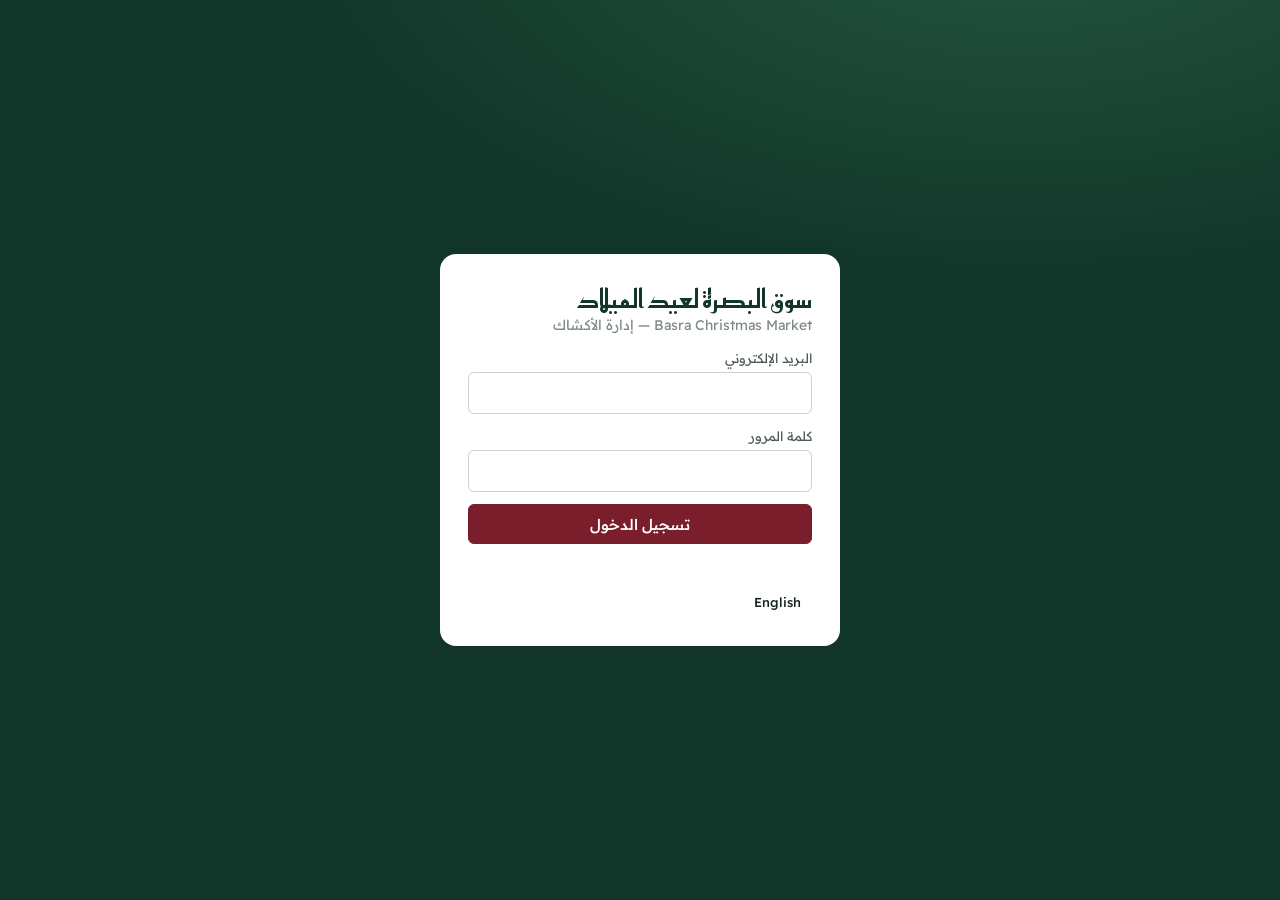
==== index.html @ 3db801eb "Basra Christmas Market kiosk rental system Co-Authored-By: Claude Opus 5.5 <noreply@anthropic.com> C" ====
<!doctype html>
<html lang="ar" dir="rtl">
<head>
<meta charset="utf-8">
<meta name="viewport" content="width=device-width, initial-scale=1, viewport-fit=cover">
<meta name="theme-color" content="#12372a">
<title>إدارة الأكشاك — Basra Christmas Market</title>
<link rel="manifest" href="manifest.webmanifest">
<link rel="icon" href="icon.svg" type="image/svg+xml">
<link rel="apple-touch-icon" href="icon-192.png">
<link rel="preconnect" href="https://fonts.googleapis.com">
<link rel="preconnect" href="https://fonts.gstatic.com" crossorigin>
<link rel="stylesheet" href="https://fonts.googleapis.com/css2?family=Readex+Pro:wght@400;500;600;700&family=Reem+Kufi:wght@500;600&display=swap">
<link rel="stylesheet" href="css/app.css">
<link rel="stylesheet" href="css/admin.css">
</head>
<body>
<div id="login" hidden>
  <div class="login-card">
    <h1 class="brand kufi">سوق البصرة لعيد الميلاد<small>Basra Christmas Market — إدارة الأكشاك</small></h1>
    <form id="login-form" style="display:flex;flex-direction:column;gap:12px">
      <label class="f"><span>البريد الإلكتروني</span><input class="in" name="email" type="email" autocomplete="username" required dir="ltr"></label>
      <label class="f"><span>كلمة المرور</span><input class="in" name="password" type="password" autocomplete="current-password" required dir="ltr"></label>
      <button class="btn primary" type="submit">تسجيل الدخول</button>
    </form>
    <div id="login-msg" role="alert"></div>
    <button id="lang-toggle" class="btn small ghost" type="button" style="align-self:flex-start">English</button>
  </div>
</div>

<div id="app" hidden>
  <nav class="nav" aria-label="القائمة الرئيسية">
    <p class="brand">سوق البصرة<span>لعيد الميلاد</span></p>
    <a href="#/"><svg viewBox="0 0 24 24"><path d="M3 11l9-7 9 7v9a1 1 0 0 1-1 1h-5v-6H9v6H4a1 1 0 0 1-1-1z"/></svg>الرئيسية</a>
    <a href="#/map"><svg viewBox="0 0 24 24"><path d="M9 4L3 6v14l6-2 6 2 6-2V4l-6 2zM9 4v14M15 6v14"/></svg>الخريطة</a>
    <a href="#/reservations"><svg viewBox="0 0 24 24"><rect x="4" y="5" width="16" height="16" rx="2"/><path d="M8 3v4M16 3v4M4 10h16"/></svg>الحجوزات</a>
    <a href="#/customers"><svg viewBox="0 0 24 24"><circle cx="9" cy="8" r="3.5"/><path d="M2.5 20c.8-3.6 3.3-5.5 6.5-5.5s5.7 1.9 6.5 5.5M16 4.5a3.5 3.5 0 0 1 0 7M18 14.6c1.8.7 3 2.5 3.5 5.4"/></svg>العملاء</a>
    <a href="#/reports"><svg viewBox="0 0 24 24"><path d="M4 20V10M10 20V4M16 20v-7M22 20H2"/></svg>التقارير</a>
    <a href="#/settings"><svg viewBox="0 0 24 24"><circle cx="12" cy="12" r="3"/><path d="M19.4 15a1.7 1.7 0 0 0 .3 1.8l.1.1a2 2 0 1 1-2.8 2.8l-.1-.1a1.7 1.7 0 0 0-1.8-.3 1.7 1.7 0 0 0-1 1.5V21a2 2 0 1 1-4 0v-.1a1.7 1.7 0 0 0-1.1-1.5 1.7 1.7 0 0 0-1.8.3l-.1.1a2 2 0 1 1-2.8-2.8l.1-.1a1.7 1.7 0 0 0 .3-1.8 1.7 1.7 0 0 0-1.5-1H3a2 2 0 1 1 0-4h.1a1.7 1.7 0 0 0 1.5-1.1 1.7 1.7 0 0 0-.3-1.8l-.1-.1a2 2 0 1 1 2.8-2.8l.1.1a1.7 1.7 0 0 0 1.8.3H9a1.7 1.7 0 0 0 1-1.5V3a2 2 0 1 1 4 0v.1a1.7 1.7 0 0 0 1 1.5 1.7 1.7 0 0 0 1.8-.3l.1-.1a2 2 0 1 1 2.8 2.8l-.1.1a1.7 1.7 0 0 0-.3 1.8V9a1.7 1.7 0 0 0 1.5 1H21a2 2 0 1 1 0 4h-.1a1.7 1.7 0 0 0-1.5 1z"/></svg>الإعدادات</a>
    <div class="foot"><span id="who"></span><button id="lang-toggle2" type="button">English</button><button id="logout" type="button">تسجيل الخروج</button></div>
  </nav>
  <div class="main">
    <header class="top">
      <h1 id="page-title">الرئيسية</h1>
      <select id="edition" class="in" aria-label="نسخة المهرجان"></select>
      <button id="assist" class="btn small pine" type="button" hidden>المساعد الذكي</button>
      <button class="btn small ghost mobile-out" type="button" onclick="document.getElementById('logout').click()">خروج</button>
    </header>
    <main id="view"></main>
  </div>
</div>

<script src="config.js"></script>
<script src="vendor/supabase.js"></script>
<script src="vendor/xlsx.min.js" defer></script>
<script type="module" src="js/admin.js"></script>
<script>if ('serviceWorker' in navigator && location.protocol === 'https:') navigator.serviceWorker.register('sw.js').catch(() => {});</script>
</body>
</html>
---- css/app.css ----
/* Basra Christmas Market — shared styles
   Palette: pine (structure), mulled wine (actions), brass (focus/active), frost (ground), ink (text) */
:root {
  --pine: #12372a;
  --pine-2: #1d4a39;
  --pine-3: #2b5d4a;
  --wine: #7b1e2b;
  --wine-2: #9a2a3a;
  --brass: #b8913a;
  --brass-soft: #f1e6c8;
  --frost: #f3f5f2;
  --paper: #ffffff;
  --ink: #18221e;
  --ink-2: #4b5a54;
  --ink-3: #7d8a85;
  --line: #dde3df;
  --line-2: #c9d2cd;
  --ok: #2e7d4f;
  --warn: #b26a00;
  --bad: #a52a2a;
  --radius-s: 6px;
  --radius-m: 10px;
  --radius-l: 16px;
  --shadow: 0 1px 2px rgba(18,55,42,.08), 0 8px 24px rgba(18,55,42,.10);
  --font: "Readex Pro", "Segoe UI", Tahoma, sans-serif;
  --display: "Reem Kufi", "Readex Pro", sans-serif;
  color-scheme: light;
}
* { box-sizing: border-box; }
html, body { margin: 0; height: 100%; }
body {
  font-family: var(--font); font-size: 15px; line-height: 1.55; color: var(--ink);
  background: var(--frost); -webkit-font-smoothing: antialiased;
}
button, input, select, textarea { font: inherit; color: inherit; }
a { color: var(--wine); }
:focus-visible { outline: 2px solid var(--brass); outline-offset: 2px; }
[hidden] { display: none !important; }
.num { font-variant-numeric: tabular-nums; direction: ltr; unicode-bidi: isolate; display: inline-block; }

/* ---------- buttons ---------- */
.btn {
  display: inline-flex; align-items: center; justify-content: center; gap: 6px;
  min-height: 40px; padding: 0 16px; border-radius: var(--radius-s);
  border: 1px solid var(--line-2); background: var(--paper); cursor: pointer;
  font-weight: 500; white-space: nowrap; text-decoration: none; color: var(--ink);
}
.btn:hover { border-color: var(--pine-3); }
.btn.primary { background: var(--wine); border-color: var(--wine); color: #fff; }
.btn.primary:hover { background: var(--wine-2); }
.btn.pine { background: var(--pine); border-color: var(--pine); color: #fff; }
.btn.ghost { background: transparent; border-color: transparent; }
.btn.ghost:hover { background: rgba(18,55,42,.06); }
.btn.danger { color: var(--bad); border-color: #e6c3c3; }
.btn.small { min-height: 32px; padding: 0 10px; font-size: 13px; }
.btn:disabled { opacity: .5; cursor: not-allowed; }
.btn.wa { background: #1f8f4e; border-color: #1f8f4e; color: #fff; }

/* ---------- form ---------- */
label.f { display: flex; flex-direction: column; gap: 4px; font-size: 13px; color: var(--ink-2); }
label.f > span em { font-style: normal; color: var(--ink-3); }
input.in, select.in, textarea.in {
  min-height: 42px; padding: 8px 12px; border: 1px solid var(--line-2); border-radius: var(--radius-s);
  background: var(--paper); font-size: 15px; color: var(--ink); width: 100%;
}
textarea.in { min-height: 70px; resize: vertical; }
input.in:focus, select.in:focus, textarea.in:focus { border-color: var(--pine-3); outline: 2px solid rgba(184,145,58,.35); outline-offset: 0; }
.grid2 { display: grid; grid-template-columns: 1fr 1fr; gap: 12px; }
.grid3 { display: grid; grid-template-columns: repeat(3, 1fr); gap: 12px; }
@media (max-width: 640px) { .grid2, .grid3 { grid-template-columns: 1fr; } }
.seg { display: inline-flex; border: 1px solid var(--line-2); border-radius: var(--radius-s); overflow: hidden; background: var(--paper); }
.seg button { border: 0; background: transparent; padding: 8px 14px; cursor: pointer; min-height: 40px; }
.seg button + button { border-inline-start: 1px solid var(--line-2); }
.seg button[aria-pressed="true"] { background: var(--pine); color: #fff; }
.check { display: flex; align-items: center; gap: 8px; cursor: pointer; }
.check input { width: 18px; height: 18px; accent-color: var(--pine); }
.hint { font-size: 12.5px; color: var(--ink-3); }

/* ---------- badges ---------- */
.badge { display: inline-flex; align-items: center; gap: 5px; padding: 2px 9px; border-radius: 999px; font-size: 12.5px; font-weight: 500; background: #eef1ef; color: var(--ink-2); white-space: nowrap; }
.badge::before { content: ""; width: 7px; height: 7px; border-radius: 50%; background: currentColor; opacity: .9; }
.b-paid { background: #e3f2e8; color: var(--ok); }
.b-partial { background: #fff3dc; color: var(--warn); }
.b-unpaid { background: #f7e4e4; color: var(--bad); }
.b-overdue { background: var(--bad); color: #fff; }
.b-not_priced { background: #eceff6; color: #3d4f7a; }
.b-cancelled { background: #ececec; color: #777; text-decoration: line-through; }
.b-held { background: #fdebd9; color: #a0520b; }
.b-confirmed { background: #e3f2e8; color: var(--ok); }
.chip { display: inline-flex; align-items: center; gap: 6px; padding: 3px 10px; border-radius: var(--radius-s); background: var(--brass-soft); color: #5b4512; font-weight: 600; font-size: 13px; }
.chip button { border: 0; background: none; cursor: pointer; padding: 0; color: inherit; font-size: 15px; line-height: 1; }

/* ---------- tables ---------- */
.table-wrap { overflow: auto; border: 1px solid var(--line); border-radius: var(--radius-m); background: var(--paper); }
table.t { width: 100%; border-collapse: collapse; font-size: 14px; }
table.t th { text-align: start; font-weight: 500; color: var(--ink-3); font-size: 12.5px; padding: 10px 12px; border-bottom: 1px solid var(--line); background: #fafbfa; position: sticky; top: 0; white-space: nowrap; }
table.t td { padding: 10px 12px; border-bottom: 1px solid #eef1ef; vertical-align: middle; }
table.t tr:last-child td { border-bottom: 0; }
table.t tbody tr.click { cursor: pointer; }
table.t tbody tr.click:hover { background: #f6f8f6; }
table.t td.money, table.t th.money { text-align: end; }
table.t tfoot td { font-weight: 600; border-top: 1px solid var(--line); background: #fafbfa; }

/* ---------- modal / drawer ---------- */
.scrim { position: fixed; inset: 0; background: rgba(12,30,23,.45); z-index: 50; display: flex; align-items: center; justify-content: center; padding: 16px; }
.modal { background: var(--paper); border-radius: var(--radius-l); width: min(640px, 100%); max-height: calc(100dvh - 32px); display: flex; flex-direction: column; box-shadow: var(--shadow); }
.modal.wide { width: min(920px, 100%); }
.modal header { display: flex; align-items: center; justify-content: space-between; gap: 8px; padding: 16px 20px; border-bottom: 1px solid var(--line); }
.modal header h2 { margin: 0; font-size: 18px; font-weight: 600; }
.modal .body { padding: 16px 20px; overflow: auto; display: flex; flex-direction: column; gap: 14px; }
.modal footer { padding: 12px 20px; border-top: 1px solid var(--line); display: flex; gap: 8px; justify-content: flex-start; flex-wrap: wrap; }
@media (max-width: 640px) {
  .scrim { align-items: flex-end; padding: 0; }
  .modal { border-radius: var(--radius-l) var(--radius-l) 0 0; max-height: 94dvh; }
}
.x { border: 0; background: none; font-size: 22px; cursor: pointer; color: var(--ink-3); width: 36px; height: 36px; border-radius: 50%; }
.x:hover { background: #eef1ef; }

/* ---------- toast ---------- */
.toasts { position: fixed; bottom: 20px; left: 50%; transform: translateX(-50%); z-index: 80; display: flex; flex-direction: column; gap: 8px; align-items: center; width: min(520px, calc(100% - 24px)); }
.toast { background: var(--pine); color: #fff; padding: 12px 16px; border-radius: var(--radius-m); box-shadow: var(--shadow); display: flex; gap: 12px; align-items: center; width: 100%; animation: toastIn .18s ease-out; }
.toast.err { background: var(--bad); }
.toast .acts { margin-inline-start: auto; display: flex; gap: 6px; }
.toast .acts button { background: rgba(255,255,255,.14); color: #fff; border: 0; border-radius: var(--radius-s); padding: 6px 10px; cursor: pointer; }
.toast .acts button.main { background: var(--brass); color: #1b1404; font-weight: 600; }
@keyframes toastIn { from { transform: translateY(8px); opacity: 0; } }
@media (prefers-reduced-motion: reduce) { .toast { animation: none; } }

/* ---------- map ---------- */
.mapbox { position: relative; overflow: hidden; background: #e9ece9; touch-action: none; user-select: none; -webkit-user-select: none; }
.mapbox svg { width: 100%; height: 100%; display: block; cursor: grab; }
.mapbox svg.panning { cursor: grabbing; }
.k { cursor: pointer; }
.k .shape { stroke-width: 1.2; vector-effect: non-scaling-stroke; fill-opacity: .72; transition: fill-opacity .12s; }
.k:hover .shape { fill-opacity: .9; }
.k.sel .shape { stroke: var(--brass) !important; stroke-width: 3.2; fill-opacity: .95; }
.k.dim { opacity: .25; }
.k.hit .shape { stroke: var(--brass); stroke-width: 3; }
.k.verify .shape { stroke-dasharray: 4 3; }
.k text { font-family: var(--font); font-weight: 700; fill: #fff; pointer-events: none; paint-order: stroke; stroke: rgba(0,0,0,.45); stroke-width: .6px; }
.mapctl { position: absolute; inset-inline-end: 12px; bottom: 12px; display: flex; flex-direction: column; gap: 6px; z-index: 2; }
.mapctl button { width: 40px; height: 40px; border-radius: var(--radius-s); border: 1px solid var(--line-2); background: var(--paper); font-size: 20px; cursor: pointer; box-shadow: 0 1px 3px rgba(0,0,0,.08); }
.legend { display: flex; flex-wrap: wrap; gap: 6px 14px; font-size: 13px; color: var(--ink-2); }
.legend i { display: inline-block; width: 12px; height: 12px; border-radius: 3px; margin-inline-end: 5px; vertical-align: -1px; }
.handle { fill: var(--brass); stroke: #fff; stroke-width: 1.5; vector-effect: non-scaling-stroke; cursor: nwse-resize; }
.rothandle { fill: #fff; stroke: var(--brass); stroke-width: 2; vector-effect: non-scaling-stroke; cursor: grab; }

/* ---------- empty / loading ---------- */
.empty { padding: 40px 20px; text-align: center; color: var(--ink-3); }
.empty strong { display: block; color: var(--ink-2); font-size: 16px; margin-bottom: 4px; font-weight: 600; }
.spinner { width: 28px; height: 28px; border: 3px solid var(--line); border-top-color: var(--wine); border-radius: 50%; animation: spin .8s linear infinite; margin: 40px auto; }
@keyframes spin { to { transform: rotate(360deg); } }
---- css/admin.css ----
/* Admin portal layout */
.kufi { font-family: var(--display); font-weight: 600; letter-spacing: 0; }

/* login */
#login { min-height: 100dvh; display: grid; place-items: center; padding: 20px;
  background: var(--pine) radial-gradient(1200px 600px at 80% -10%, #24563f 0, transparent 60%); }
.login-card { width: min(400px, 100%); background: var(--paper); border-radius: var(--radius-l); padding: 28px; box-shadow: var(--shadow); display: flex; flex-direction: column; gap: 14px; }
.login-card .brand { color: var(--pine); font-size: 26px; margin: 0; line-height: 1.3; }
.login-card .brand small { display: block; font-family: var(--font); font-size: 14px; color: var(--ink-3); font-weight: 400; }
#login-msg { color: var(--bad); font-size: 14px; min-height: 1em; }

/* shell */
#app { display: grid; grid-template-columns: 232px 1fr; min-height: 100dvh; }
.nav { background: var(--pine); color: #e8efe9; display: flex; flex-direction: column; padding: 18px 12px; gap: 2px; position: sticky; top: 0; height: 100dvh; }
.nav .brand { font-family: var(--display); font-size: 21px; line-height: 1.25; color: #fff; padding: 4px 10px 18px; margin: 0; }
.nav .brand span { display: block; color: var(--brass); font-size: 15px; }
.nav a { display: flex; align-items: center; gap: 10px; padding: 10px 12px; border-radius: var(--radius-s); color: #dfe8e2; text-decoration: none; position: relative; }
.nav a:hover { background: rgba(255,255,255,.06); }
.nav a[aria-current="page"] { background: rgba(255,255,255,.1); color: #fff; }
.nav a[aria-current="page"]::before { content: ""; position: absolute; inset-inline-start: -12px; top: 8px; bottom: 8px; width: 3px; background: var(--brass); border-radius: 0 3px 3px 0; }
.nav svg { width: 18px; height: 18px; flex: none; stroke: currentColor; fill: none; stroke-width: 1.8; }
.nav .foot { margin-top: auto; font-size: 12.5px; color: #a9bcb2; padding: 10px; border-top: 1px solid rgba(255,255,255,.1); display: flex; flex-direction: column; gap: 8px; }
.nav .foot button { background: none; border: 1px solid rgba(255,255,255,.2); color: #e8efe9; border-radius: var(--radius-s); padding: 6px; cursor: pointer; }
.main { min-width: 0; display: flex; flex-direction: column; }
.top { display: flex; align-items: center; gap: 12px; padding: 12px 24px; background: var(--paper); border-bottom: 1px solid var(--line); position: sticky; top: 0; z-index: 10; }
.top h1 { font-size: 18px; margin: 0; font-weight: 600; }
.top select { max-width: 260px; margin-inline-start: auto; min-height: 38px; }
#view { padding: 20px 24px 90px; display: flex; flex-direction: column; gap: 18px; max-width: 1400px; width: 100%; }

@media (max-width: 900px) {
  #app { grid-template-columns: 1fr; }
  .nav { position: fixed; bottom: 0; top: auto; inset-inline: 0; height: auto; flex-direction: row; padding: 4px; z-index: 30; justify-content: space-around; border-top: 1px solid rgba(255,255,255,.1); }
  .nav .brand, .nav .foot { display: none; }
  .nav a { flex-direction: column; gap: 2px; font-size: 11px; padding: 6px 4px; flex: 1; justify-content: center; text-align: center; }
  .nav a[aria-current="page"]::before { inset-inline-start: 25%; inset-inline-end: 25%; top: 0; bottom: auto; width: auto; height: 3px; border-radius: 0 0 3px 3px; }
  .top { padding: 10px 14px; flex-wrap: wrap; }
  .top select { max-width: 100%; flex: 1; }
  #view { padding: 14px 12px 96px; }
  .top .mobile-out { display: inline-flex !important; }
}
.top .mobile-out { display: none; }

/* dashboard */
.hero { background: var(--pine); color: #fff; border-radius: var(--radius-l); padding: 22px 24px; display: flex; gap: 20px; align-items: flex-end; justify-content: space-between; flex-wrap: wrap; position: relative; overflow: hidden; }
.hero::after { content: ""; position: absolute; inset-inline-end: -40px; top: -40px; width: 220px; height: 220px; border-radius: 50%; border: 1px solid rgba(184,145,58,.35); box-shadow: 0 0 0 26px rgba(184,145,58,.06), 0 0 0 60px rgba(184,145,58,.04); pointer-events: none; }
.hero h1 { margin: 0; font-size: clamp(24px, 4vw, 36px); line-height: 1.2; color: #fff; }
.hero p { margin: 6px 0 0; color: #c7d6cd; }
.hero-side { text-align: end; position: relative; z-index: 1; }
.phase { color: var(--brass); font-family: var(--display); font-size: 20px; }
.occ { color: #c7d6cd; font-size: 14px; }
.occ .num { color: #fff; font-weight: 700; font-size: 18px; }
.quick { display: flex; flex-wrap: wrap; gap: 8px; }
.stats { display: grid; grid-template-columns: repeat(auto-fill, minmax(180px, 1fr)); gap: 10px; }
.stat { background: var(--paper); border: 1px solid var(--line); border-radius: var(--radius-m); padding: 14px 16px; border-inline-start: 3px solid var(--line-2); }
.stat-l { color: var(--ink-3); font-size: 13px; }
.stat-v { font-size: 22px; font-weight: 600; margin-top: 2px; }
.stat.alert { border-inline-start-color: var(--bad); }
.stat.alert .stat-v { color: var(--bad); }
.panel { background: var(--paper); border: 1px solid var(--line); border-radius: var(--radius-m); padding: 16px 18px; display: flex; flex-direction: column; gap: 12px; }
.panel-h { display: flex; align-items: baseline; justify-content: space-between; gap: 10px; flex-wrap: wrap; }
.panel-h h2 { margin: 0; font-size: 16px; font-weight: 600; }
.rem { list-style: none; margin: 0; padding: 0; display: flex; flex-direction: column; }
.rem li { display: flex; gap: 12px; align-items: center; justify-content: space-between; padding: 10px 0; border-bottom: 1px solid #eef1ef; flex-wrap: wrap; }
.rem li:last-child { border-bottom: 0; }
.rem li.late strong { color: var(--bad); }
.rem-acts { display: flex; gap: 6px; flex-wrap: wrap; }
.mini-stats { display: grid; grid-template-columns: repeat(auto-fill, minmax(170px, 1fr)); gap: 10px; }
.mini-stats div { display: flex; flex-direction: column; }
.mini-stats b { font-size: 20px; }
.bar { display: inline-block; width: 90px; height: 8px; background: #edf0ee; border-radius: 4px; overflow: hidden; vertical-align: middle; margin-inline-end: 8px; }
.bar i { display: block; height: 100%; background: var(--pine-3); }

/* map page */
.mappage { display: flex; flex-direction: column; gap: 10px; height: calc(100dvh - 120px); min-height: 520px; }
.maptools { display: flex; flex-wrap: wrap; gap: 8px; align-items: center; }
.maptools .in { min-height: 38px; width: auto; }
.range { display: flex; align-items: center; gap: 6px; flex-wrap: wrap; }
.range .in { width: auto; }
.btn[aria-pressed="true"] { background: var(--pine); color: #fff; border-color: var(--pine); }
.mapsplit { flex: 1; display: grid; grid-template-columns: 1fr 360px; gap: 10px; min-height: 0; }
.mapsplit .mapbox { border-radius: var(--radius-m); border: 1px solid var(--line); }
.mappanel { background: var(--paper); border: 1px solid var(--line); border-radius: var(--radius-m); overflow: auto; }
.pp { padding: 16px; display: flex; flex-direction: column; gap: 12px; }
.pp h2 { margin: 0; font-size: 20px; color: var(--pine); }
.pp h2.code { font-size: 34px; line-height: 1; }
.pp h3 { margin: 4px 0 0; font-size: 14px; font-weight: 600; color: var(--ink-2); }
.pp-tools { display: flex; flex-wrap: wrap; gap: 6px; }
.kh { display: flex; align-items: center; justify-content: space-between; gap: 10px; }
.status-pill { color: #fff; padding: 4px 12px; border-radius: 999px; font-size: 13px; font-weight: 600; text-shadow: 0 1px 1px rgba(0,0,0,.25); }
.rescard { border: 1px solid var(--line); border-radius: var(--radius-m); padding: 12px; display: flex; flex-direction: column; gap: 6px; cursor: pointer; }
.rescard:hover { border-color: var(--pine-3); }
.rescard.off { opacity: .55; }
.rc-top { display: flex; justify-content: space-between; gap: 8px; align-items: center; }
.rc-money { display: flex; gap: 12px; font-size: 13px; color: var(--ink-3); flex-wrap: wrap; }
.rc-money b { color: var(--ink); }
.rescard .btn { align-self: flex-start; }
.warnbox { background: #fff6e0; border: 1px solid #f0d99a; color: #6d5410; padding: 8px 12px; border-radius: var(--radius-s); font-size: 13.5px; margin: 0; }
@media (max-width: 900px) {
  .mappage { height: auto; }
  .mapsplit { grid-template-columns: 1fr; }
  .mapsplit .mapbox { height: 62dvh; }
  .mappanel { max-height: none; }
  .maptools .in[type=search] { flex: 1 1 100%; }
}

/* lists & reports */
.pagebar { display: flex; flex-wrap: wrap; gap: 8px; align-items: center; }
.filters { display: flex; flex-wrap: wrap; gap: 8px; flex: 1; }
.filters .in { width: auto; min-height: 38px; }
.filters .in[type=search] { flex: 1 1 220px; }
.exportbar { display: flex; gap: 6px; margin-inline-start: auto; }
.tabs { display: flex; gap: 4px; overflow-x: auto; border-bottom: 1px solid var(--line); }
.tabs button { border: 0; background: none; padding: 10px 14px; cursor: pointer; color: var(--ink-2); border-bottom: 2px solid transparent; white-space: nowrap; }
.tabs button[aria-selected="true"] { color: var(--pine); border-bottom-color: var(--brass); font-weight: 600; }
.rbody { display: flex; flex-direction: column; gap: 12px; }
.settings { display: flex; flex-direction: column; gap: 16px; max-width: 900px; }
.linkbox { display: flex; flex-wrap: wrap; gap: 8px; align-items: center; }
.linkbox code { background: #f1f4f2; padding: 8px 10px; border-radius: var(--radius-s); font-size: 13px; word-break: break-all; flex: 1 1 280px; text-align: left; }
.colors { display: flex; flex-wrap: wrap; gap: 14px 22px; }
.colors input[type=color] { width: 40px; height: 32px; padding: 0; border: 1px solid var(--line-2); border-radius: 6px; background: none; }
.filelist { list-style: none; margin: 0; padding: 0; display: flex; flex-direction: column; gap: 4px; }
.filelist li { display: flex; align-items: center; gap: 8px; flex-wrap: wrap; }
.xbox { display: flex; flex-direction: column; gap: 8px; }
.xbox:empty { display: none; }
/* assistant */
.chat { display: flex; flex-direction: column; gap: 10px; max-height: 52dvh; min-height: 220px; overflow: auto; padding: 4px; }
.bub { max-width: 88%; padding: 10px 14px; border-radius: 14px; background: #f1f4f2; line-height: 1.7; display: flex; flex-direction: column; gap: 8px; }
.bub.me { align-self: flex-start; background: var(--pine); color: #fff; border-end-start-radius: 4px; }
.bub.bot { align-self: flex-end; border-end-end-radius: 4px; }
.bub.err { background: #fbeaea; color: #7a1b1b; }
.bub ul { margin: 0; padding-inline-start: 18px; }
.bub .ex { display: flex; flex-wrap: wrap; gap: 4px; }
.preview dl { display: grid; grid-template-columns: max-content 1fr; gap: 4px 14px; margin: 8px 0; }
.preview dt { color: var(--ink-3); }
.preview dd { margin: 0; font-weight: 500; }
.chatin { display: flex; gap: 8px; align-items: flex-end; }
.chatin textarea { min-height: 52px; }
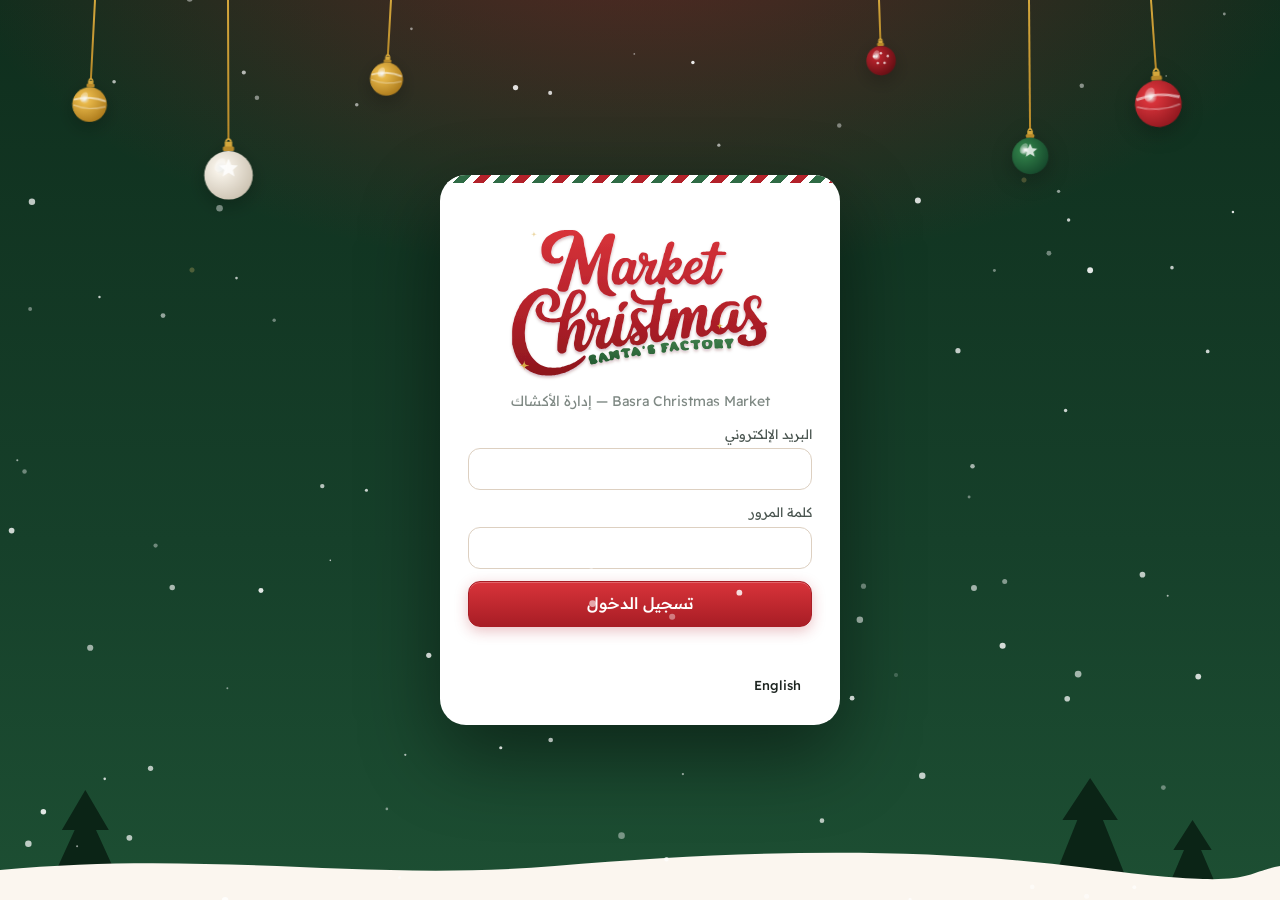
==== commit e3a88a9a: "Christmas redesign: new Market Christmas logo, festive theme with interactive snow, lights, ornament" ====
--- a/index.html
+++ b/index.html
@@ -3,21 +3,22 @@
 <head>
 <meta charset="utf-8">
 <meta name="viewport" content="width=device-width, initial-scale=1, viewport-fit=cover">
-<meta name="theme-color" content="#12372a">
+<meta name="theme-color" content="#16402a">
 <title>إدارة الأكشاك — Basra Christmas Market</title>
 <link rel="manifest" href="manifest.webmanifest">
-<link rel="icon" href="icon.svg" type="image/svg+xml">
+<link rel="icon" href="img/icon-192.png" type="image/png">
 <link rel="apple-touch-icon" href="icon-192.png">
 <link rel="preconnect" href="https://fonts.googleapis.com">
 <link rel="preconnect" href="https://fonts.gstatic.com" crossorigin>
-<link rel="stylesheet" href="https://fonts.googleapis.com/css2?family=Readex+Pro:wght@400;500;600;700&family=Reem+Kufi:wght@500;600&display=swap">
+<link rel="stylesheet" href="https://fonts.googleapis.com/css2?family=Lalezar&family=Readex+Pro:wght@400;500;600;700&family=Reem+Kufi:wght@500;600&display=swap">
 <link rel="stylesheet" href="css/app.css">
 <link rel="stylesheet" href="css/admin.css">
+<link rel="stylesheet" href="css/festive.css">
 </head>
 <body>
 <div id="login" hidden>
   <div class="login-card">
-    <h1 class="brand kufi">سوق البصرة لعيد الميلاد<small>Basra Christmas Market — إدارة الأكشاك</small></h1>
+    <h1 class="brand kufi"><img src="img/logo.svg" alt="Market Christmas — Santa's Factory"><small>Basra Christmas Market — إدارة الأكشاك</small></h1>
     <form id="login-form" style="display:flex;flex-direction:column;gap:12px">
       <label class="f"><span>البريد الإلكتروني</span><input class="in" name="email" type="email" autocomplete="username" required dir="ltr"></label>
       <label class="f"><span>كلمة المرور</span><input class="in" name="password" type="password" autocomplete="current-password" required dir="ltr"></label>
@@ -30,7 +31,7 @@
 
 <div id="app" hidden>
   <nav class="nav" aria-label="القائمة الرئيسية">
-    <p class="brand">سوق البصرة<span>لعيد الميلاد</span></p>
+    <p class="brand"><img src="img/logo-dark.svg" alt="Market Christmas" id="nav-logo"><span>إدارة الأكشاك</span></p>
     <a href="#/"><svg viewBox="0 0 24 24"><path d="M3 11l9-7 9 7v9a1 1 0 0 1-1 1h-5v-6H9v6H4a1 1 0 0 1-1-1z"/></svg>الرئيسية</a>
     <a href="#/map"><svg viewBox="0 0 24 24"><path d="M9 4L3 6v14l6-2 6 2 6-2V4l-6 2zM9 4v14M15 6v14"/></svg>الخريطة</a>
     <a href="#/reservations"><svg viewBox="0 0 24 24"><rect x="4" y="5" width="16" height="16" rx="2"/><path d="M8 3v4M16 3v4M4 10h16"/></svg>الحجوزات</a>
--- a/css/app.css
+++ b/css/app.css
@@ -87,6 +87,7 @@
 .b-cancelled { background: #ececec; color: #777; text-decoration: line-through; }
 .b-held { background: #fdebd9; color: #a0520b; }
 .b-confirmed { background: #e3f2e8; color: var(--ok); }
+.b-sponsor { background: #e3e8fb; color: #2740a8; }
 .chip { display: inline-flex; align-items: center; gap: 6px; padding: 3px 10px; border-radius: var(--radius-s); background: var(--brass-soft); color: #5b4512; font-weight: 600; font-size: 13px; }
 .chip button { border: 0; background: none; cursor: pointer; padding: 0; color: inherit; font-size: 15px; line-height: 1; }
 
@@ -142,6 +143,7 @@
 .mapctl button { width: 40px; height: 40px; border-radius: var(--radius-s); border: 1px solid var(--line-2); background: var(--paper); font-size: 20px; cursor: pointer; box-shadow: 0 1px 3px rgba(0,0,0,.08); }
 .legend { display: flex; flex-wrap: wrap; gap: 6px 14px; font-size: 13px; color: var(--ink-2); }
 .legend i { display: inline-block; width: 12px; height: 12px; border-radius: 3px; margin-inline-end: 5px; vertical-align: -1px; }
+.drawrect { fill: rgba(184,145,58,.25); stroke: var(--brass); stroke-width: 2; stroke-dasharray: 6 4; vector-effect: non-scaling-stroke; pointer-events: none; }
 .handle { fill: var(--brass); stroke: #fff; stroke-width: 1.5; vector-effect: non-scaling-stroke; cursor: nwse-resize; }
 .rothandle { fill: #fff; stroke: var(--brass); stroke-width: 2; vector-effect: non-scaling-stroke; cursor: grab; }
 
--- a/css/admin.css
+++ b/css/admin.css
@@ -118,6 +118,10 @@
 .linkbox code { background: #f1f4f2; padding: 8px 10px; border-radius: var(--radius-s); font-size: 13px; word-break: break-all; flex: 1 1 280px; text-align: left; }
 .colors { display: flex; flex-wrap: wrap; gap: 14px 22px; }
 .colors input[type=color] { width: 40px; height: 32px; padding: 0; border: 1px solid var(--line-2); border-radius: 6px; background: none; }
+.vbar { display: inline-flex; align-items: center; gap: 8px; min-width: 180px; }
+.vbar i { display: block; height: 10px; border-radius: 3px; min-width: 2px; max-width: 120px; flex: 0 0 auto; width: 0; }
+.vbar i.v { background: var(--pine-3); } .vbar i.i { background: var(--brass); }
+.panel.mini-stats { padding: 14px 16px; }
 .filelist { list-style: none; margin: 0; padding: 0; display: flex; flex-direction: column; gap: 4px; }
 .filelist li { display: flex; align-items: center; gap: 8px; flex-wrap: wrap; }
 .xbox { display: flex; flex-direction: column; gap: 8px; }
--- a/css/festive.css
+++ b/css/festive.css
@@ -0,0 +1,228 @@
+/* Market Christmas — Santa's Factory theme (loaded after app.css / admin.css).
+   Palette from the 2026 logo: candy red, evergreen, gold, warm snow. */
+:root {
+  --pine: #16402a; --pine-2: #1f5236; --pine-3: #2f6b45;
+  --wine: #b3212a; --wine-2: #cc2b34; --red-deep: #8c161d;
+  --brass: #d4a73c; --brass-soft: #f9edd2; --gold-2: #f3d27a;
+  --frost: #fbf6ef; --paper: #ffffff;
+  --ink: #1d2420; --ink-2: #4a5550; --ink-3: #7f8984;
+  --line: #ece2d6; --line-2: #ddd0c1;
+  --ok: #2b7a45; --bad: #b3212a;
+  --radius-s: 10px; --radius-m: 14px; --radius-l: 22px;
+  --shadow: 0 1px 2px rgba(60,20,10,.06), 0 10px 30px rgba(22,64,42,.10);
+  --shadow-lift: 0 2px 4px rgba(60,20,10,.08), 0 18px 40px rgba(22,64,42,.16);
+  --display: "Lalezar", "Reem Kufi", "Readex Pro", sans-serif;
+  --candy: repeating-linear-gradient(-45deg, #b3212a 0 10px, #fff 10px 20px);
+  --candy-g: repeating-linear-gradient(-45deg, #b3212a 0 8px, #fff 8px 14px, #2f6b45 14px 22px, #fff 22px 28px);
+}
+body {
+  background:
+    radial-gradient(900px 420px at 100% -5%, rgba(179,33,42,.07), transparent 70%),
+    radial-gradient(800px 420px at 0% 105%, rgba(47,107,69,.08), transparent 70%),
+    url("data:image/svg+xml,%3Csvg xmlns='http://www.w3.org/2000/svg' width='120' height='120' viewBox='0 0 120 120'%3E%3Cg fill='none' stroke='%23d9c9b4' stroke-width='1.2' stroke-linecap='round' opacity='.45'%3E%3Cpath d='M30 18v24M18 30h24M21.5 21.5l17 17M38.5 21.5l-17 17'/%3E%3Cpath d='M90 78v16M82 86h16M84.3 80.3l11.4 11.4M95.7 80.3L84.3 91.7'/%3E%3C/g%3E%3Ccircle cx='75' cy='30' r='1.6' fill='%23e5d2b5'/%3E%3Ccircle cx='20' cy='92' r='1.3' fill='%23e5d2b5'/%3E%3C/svg%3E"),
+    var(--frost);
+}
+a { color: var(--wine); }
+h1, h2, .kufi { letter-spacing: 0; }
+
+/* ---------- festive effects ---------- */
+.fx-snow { position: fixed; inset: 0; width: 100%; height: 100%; pointer-events: none; z-index: 40; }
+.fx-off .fx-snow, .fx-off .fx-sleigh { display: none; }
+.fx-p { position: fixed; z-index: 90; pointer-events: none; line-height: 1; text-shadow: 0 0 6px rgba(255,220,140,.6); }
+.fx-ho { position: fixed; z-index: 91; pointer-events: none; transform: translate(-50%, -120%); background: #fff; color: var(--wine); font-family: var(--display); font-size: 20px; padding: 4px 14px; border-radius: 999px; box-shadow: var(--shadow-lift); animation: hoUp 1.6s ease-out forwards; }
+@keyframes hoUp { to { transform: translate(-50%, -260%); opacity: 0; } }
+
+.fx-garland { position: absolute; inset-inline: 0; top: 100%; height: 46px; pointer-events: none; z-index: 3; overflow: hidden; }
+.fx-garland-svg { display: block; }
+.fx-wire { fill: none; stroke: #2d3b31; stroke-width: 1.6; }
+.fx-bulb { pointer-events: auto; cursor: pointer; transform-box: fill-box; }
+.fx-cap { fill: #6e7a6f; }
+.fx-glass { fill: var(--c); filter: drop-shadow(0 0 4px var(--c)) drop-shadow(0 0 9px var(--c)); animation: glow 2.4s ease-in-out infinite; animation-delay: var(--d); }
+.fx-shine { fill: #fff; opacity: .55; pointer-events: none; }
+.fx-bulb:hover .fx-glass { filter: drop-shadow(0 0 6px var(--c)) drop-shadow(0 0 16px var(--c)); }
+.fx-bulb.pop .fx-glass { animation: pop .5s ease-out; }
+@keyframes glow { 0%, 100% { opacity: 1; } 50% { opacity: .45; } }
+@keyframes pop { 0% { transform: scale(1); } 40% { transform: scale(1.5); fill: #fff; } 100% { transform: scale(1); } }
+.fx-off .fx-glass { animation: none; filter: none; }
+
+.fx-baubles { position: absolute; inset-inline: 0; top: 0; height: 0; z-index: 4; pointer-events: none; }
+.fx-bauble { position: absolute; top: 0; pointer-events: auto; background: none; border: 0; padding: 0; cursor: pointer; transform-origin: 50% 0; display: flex; flex-direction: column; align-items: center; }
+.fx-bauble .fx-string { width: 1.5px; height: var(--len); background: linear-gradient(#d4a73c, #b88a2a); }
+.fx-bauble svg { margin-top: -2px; filter: drop-shadow(0 6px 10px rgba(0,0,0,.25)); transition: filter .2s; }
+.fx-bauble:hover svg { filter: drop-shadow(0 6px 14px rgba(255,200,90,.55)); }
+.fx-bauble:focus-visible { outline: none; }
+.fx-bauble:focus-visible svg { outline: 2px solid var(--gold-2); border-radius: 50%; }
+
+.fx-count { display: flex; flex-direction: column; gap: 8px; align-items: flex-end; }
+.fx-count-h { font-family: var(--display); font-size: 18px; color: var(--gold-2); }
+.fx-count-g { display: flex; gap: 8px; direction: rtl; }
+.fx-cell { min-width: 62px; padding: 8px 6px 6px; border-radius: 14px; background: rgba(255,255,255,.1); border: 1px solid rgba(255,255,255,.18); backdrop-filter: blur(4px); display: flex; flex-direction: column; align-items: center; line-height: 1.1; }
+.fx-cell b { font-size: 26px; font-weight: 700; color: #fff; }
+.fx-cell b.tick { animation: tick .45s ease-out; }
+.fx-cell small { font-size: 11.5px; color: #e9dcc0; margin-top: 2px; }
+@keyframes tick { from { transform: translateY(-6px); opacity: .2; } }
+
+.fx-tree { background: none; border: 0; padding: 0; cursor: pointer; position: relative; z-index: 2; transition: transform .25s; }
+.fx-tree:hover { transform: scale(1.04) rotate(-1deg); }
+.fx-tl { fill: var(--c); animation: glow 1.8s ease-in-out infinite; animation-delay: var(--d); filter: drop-shadow(0 0 3px var(--c)); }
+.fx-star { fill: #f3d27a; filter: drop-shadow(0 0 6px #ffd36b); transform-origin: 60px 16px; animation: starspin 6s ease-in-out infinite; }
+.fx-tree[data-mode="1"] .fx-tl { animation-duration: .6s; }
+.fx-tree[data-mode="1"] .fx-star { animation: starspin 1.2s linear infinite; }
+.fx-tree[data-mode="2"] .fx-tl { fill: #fff4d6; filter: drop-shadow(0 0 6px #fff); }
+@keyframes starspin { 0%, 100% { transform: scale(1); } 50% { transform: scale(1.18) rotate(18deg); } }
+.fx-off .fx-tl, .fx-off .fx-star { animation: none; }
+
+.fx-sleigh { position: absolute; top: 6px; inset-inline-start: 0; z-index: 5; background: none; border: 0; padding: 0; cursor: pointer; opacity: 0; pointer-events: none; transform: translateX(-30vw); }
+.fx-sleigh.go { animation: sleigh 11s linear forwards; pointer-events: auto; }
+.fx-sleigh svg { filter: drop-shadow(0 0 6px rgba(255,220,150,.7)); }
+@keyframes sleigh { 0% { opacity: 0; transform: translate(110vw, 30px) scaleX(-1); } 6% { opacity: 1; } 50% { transform: translate(45vw, 0) scaleX(-1); } 94% { opacity: 1; } 100% { opacity: 0; transform: translate(-30vw, 24px) scaleX(-1); } }
+[dir="rtl"] .fx-sleigh { inset-inline-start: auto; left: 0; }
+
+.fx-toggle { background: rgba(255,255,255,.08); color: inherit; border: 1px solid rgba(255,255,255,.22); border-radius: 999px; padding: 6px 12px; cursor: pointer; font-size: 12.5px; }
+@media (prefers-reduced-motion: reduce) { .fx-glass, .fx-tl, .fx-star, .fx-sleigh.go, .fx-cell b.tick { animation: none !important; } }
+
+/* ---------- buttons & controls ---------- */
+.btn { border-radius: 12px; transition: transform .15s, box-shadow .15s, background .15s, border-color .15s; }
+.btn:hover { border-color: var(--wine); transform: translateY(-1px); }
+.btn:active { transform: translateY(0); }
+.btn.primary { background: linear-gradient(180deg, #d8333a, #a81d25); border-color: #a81d25; box-shadow: 0 4px 14px rgba(179,33,42,.28), inset 0 1px 0 rgba(255,255,255,.25); }
+.btn.primary:hover { background: linear-gradient(180deg, #e23d44, #b3212a); box-shadow: 0 8px 22px rgba(179,33,42,.35), inset 0 1px 0 rgba(255,255,255,.25); }
+.btn.pine { background: linear-gradient(180deg, #2f6b45, #1a4a2e); border-color: #1a4a2e; box-shadow: 0 4px 14px rgba(22,64,42,.25); }
+.btn.ghost:hover { background: rgba(179,33,42,.06); border-color: transparent; }
+.btn[aria-pressed="true"], .seg button[aria-pressed="true"] { background: var(--wine); border-color: var(--wine); color: #fff; }
+input.in, select.in, textarea.in { border-radius: 12px; }
+input.in:focus, select.in:focus, textarea.in:focus { border-color: var(--wine); outline: 3px solid rgba(212,167,60,.35); }
+.seg { border-radius: 12px; }
+.check input { accent-color: var(--wine); }
+.chip { background: var(--brass-soft); color: #6b4c0f; border-radius: 999px; }
+.badge { border-radius: 999px; }
+.b-sponsor { background: #fbe9c6; color: #8a5a00; }
+.b-sponsor::before { content: "★"; width: auto; height: auto; background: none; font-size: 11px; }
+
+/* ---------- surfaces ---------- */
+.table-wrap, .panel, .stat, .mappanel, .rescard { border-color: var(--line); box-shadow: var(--shadow); }
+.table-wrap, .panel { border-radius: var(--radius-m); }
+table.t th { background: #fdf7ee; color: #8a6d4d; }
+table.t tbody tr.click:hover { background: #fff6ea; }
+table.t tfoot td { background: #fdf7ee; }
+.panel { position: relative; }
+.panel-h h2 { font-family: var(--display); font-weight: 400; font-size: 19px; color: var(--pine); }
+.panel-h h2::before { content: "✦"; color: var(--brass); margin-inline-end: 6px; font-size: 14px; }
+
+.stats { gap: 12px; }
+.stat { position: relative; border: 1px solid var(--line); border-inline-start: 1px solid var(--line); border-radius: var(--radius-m); padding: 16px 18px 14px; overflow: hidden; transition: transform .2s, box-shadow .2s; }
+.stat::before { content: ""; position: absolute; inset-inline: 0; top: 0; height: 4px; background: var(--candy); opacity: .9; }
+.stat:nth-child(3n+2)::before { background: repeating-linear-gradient(-45deg, #2f6b45 0 10px, #fff 10px 20px); }
+.stat:nth-child(3n)::before { background: linear-gradient(90deg, #b88a2a, #f3d27a, #b88a2a); }
+.stat::after { content: ""; position: absolute; inset-inline-end: 12px; top: 14px; width: 22px; height: 26px; opacity: .9;
+  background: no-repeat center/contain url("data:image/svg+xml,%3Csvg xmlns='http://www.w3.org/2000/svg' viewBox='0 0 60 72'%3E%3Crect x='25' y='6' width='10' height='8' rx='2' fill='%23d4a73c'/%3E%3Ccircle cx='30' cy='40' r='25' fill='%23d8333a'/%3E%3Cpath d='M7 36q23-9 46 0' stroke='%23fff' stroke-opacity='.6' stroke-width='4' fill='none'/%3E%3Cellipse cx='21' cy='29' rx='5' ry='8' fill='%23fff' fill-opacity='.4' transform='rotate(30 21 29)'/%3E%3C/svg%3E"); transform-origin: 50% 0; transition: transform .4s; }
+.stat:nth-child(3n+2)::after { filter: hue-rotate(130deg) saturate(.7) brightness(.85); }
+.stat:nth-child(3n)::after { filter: hue-rotate(45deg) saturate(1.2) brightness(1.15); }
+.stat:hover { transform: translateY(-3px); box-shadow: var(--shadow-lift); }
+.stat:hover::after { transform: rotate(14deg); animation: swing 1.2s ease-in-out; }
+@keyframes swing { 0% { transform: rotate(0); } 25% { transform: rotate(18deg); } 50% { transform: rotate(-12deg); } 75% { transform: rotate(6deg); } 100% { transform: rotate(0); } }
+.stat-l { color: #8a6d4d; padding-inline-end: 26px; }
+.stat-v { font-size: clamp(18px, 1.55vw, 23px); color: var(--pine); white-space: nowrap; }
+.stat.alert .stat-v { color: var(--wine); }
+
+/* modals get a candy-cane ribbon */
+.modal { border-radius: var(--radius-l); overflow: hidden; box-shadow: 0 30px 80px rgba(10,30,20,.35); }
+.modal::before { content: ""; display: block; height: 7px; background: var(--candy-g); flex: none; }
+.modal header h2 { font-family: var(--display); font-weight: 400; font-size: 22px; color: var(--pine); }
+.scrim { background: rgba(10,26,18,.55); backdrop-filter: blur(3px); }
+.toast { background: linear-gradient(135deg, #16402a, #1f5236); border: 1px solid rgba(243,210,122,.35); border-radius: 16px; }
+.toast::before { content: "✦"; color: var(--gold-2); }
+.toast.err { background: linear-gradient(135deg, #b3212a, #8c161d); }
+.tabs button[aria-selected="true"] { color: var(--wine); border-bottom-color: var(--wine); }
+.spinner { border-top-color: var(--wine); border-right-color: var(--pine-3); }
+
+/* ---------- admin shell ---------- */
+.nav { background:
+    radial-gradient(circle at 20% 8%, rgba(255,214,120,.12), transparent 30%),
+    url("data:image/svg+xml,%3Csvg xmlns='http://www.w3.org/2000/svg' width='240' height='160' viewBox='0 0 240 160'%3E%3Cg fill='%230d2a1b'%3E%3Cpath d='M20 160 40 110 30 110 46 80 38 80 52 50 66 80 58 80 74 110 64 110 84 160z'/%3E%3Cpath d='M110 160 126 124 118 124 130 100 124 100 135 76 146 100 140 100 152 124 144 124 160 160z'/%3E%3Cpath d='M170 160 190 105 180 105 196 72 188 72 204 40 220 72 212 72 228 105 218 105 240 160z'/%3E%3C/g%3E%3C/svg%3E") bottom/240px auto repeat-x,
+    linear-gradient(180deg, #16402a 0%, #123522 60%, #0e2b1b 100%);
+  padding-bottom: 150px; }
+.nav .brand { padding: 2px 6px 14px; text-align: center; }
+.nav .brand img { width: 100%; max-width: 190px; display: block; margin: 0 auto; filter: drop-shadow(0 4px 10px rgba(0,0,0,.35)); transition: transform .3s; cursor: pointer; }
+.nav .brand img:hover { transform: rotate(-3deg) scale(1.04); }
+.nav .brand span { color: var(--gold-2); font-size: 13px; font-family: var(--font); margin-top: 4px; }
+.nav a { border-radius: 12px; color: #e7efe9; transition: background .15s, transform .15s; }
+.nav a:hover { background: rgba(255,255,255,.08); transform: translateX(-2px); }
+.nav a[aria-current="page"] { background: linear-gradient(90deg, rgba(179,33,42,.0), rgba(179,33,42,.85)); color: #fff; box-shadow: 0 4px 14px rgba(0,0,0,.2); }
+[dir="ltr"] .nav a[aria-current="page"] { background: linear-gradient(270deg, rgba(179,33,42,.0), rgba(179,33,42,.85)); }
+.nav a[aria-current="page"]::before { background: var(--gold-2); width: 4px; }
+.nav a[aria-current="page"]::after { content: "✦"; position: absolute; inset-inline-end: 12px; color: var(--gold-2); font-size: 12px; animation: glow 2s infinite; }
+.nav .foot { position: relative; z-index: 1; background: rgba(0,0,0,.18); border-radius: 12px; border-top: 0; color: #c9d8cf; }
+.nav .foot button, .nav .fx-toggle { border-radius: 10px; }
+.top { background: rgba(255,251,245,.86); backdrop-filter: saturate(1.3) blur(10px); border-bottom: 1px solid var(--line); position: sticky; }
+.top h1 { font-family: var(--display); font-weight: 400; font-size: 24px; color: var(--pine); }
+.top h1::after { content: " 🎄"; font-size: 18px; }
+#view { padding-top: 46px; }
+
+/* dashboard hero */
+.hero { background:
+    radial-gradient(circle at 12% 18%, rgba(255,214,120,.25) 0 2px, transparent 3px),
+    radial-gradient(circle at 34% 70%, rgba(255,214,120,.22) 0 2px, transparent 3px),
+    radial-gradient(circle at 62% 24%, rgba(255,255,255,.25) 0 1.5px, transparent 2.5px),
+    radial-gradient(circle at 82% 60%, rgba(255,214,120,.2) 0 2px, transparent 3px),
+    radial-gradient(500px 260px at 85% 0%, rgba(179,33,42,.55), transparent 70%),
+    radial-gradient(600px 300px at 10% 120%, rgba(47,107,69,.9), transparent 70%),
+    linear-gradient(135deg, #123522, #1b4b30);
+  border-radius: 26px; padding: 70px 28px 46px; align-items: center; min-height: 250px; box-shadow: var(--shadow-lift); overflow: hidden; }
+.hero::after { display: none; }
+.hero::before { content: ""; position: absolute; inset-inline: 0; bottom: -1px; height: 38px; z-index: 1; pointer-events: none;
+  background: url("data:image/svg+xml,%3Csvg xmlns='http://www.w3.org/2000/svg' viewBox='0 0 1200 40' preserveAspectRatio='none'%3E%3Cpath d='M0 22 C120 6 220 30 340 16 S560 4 700 18 940 34 1060 14 1160 10 1200 18 V40 H0z' fill='%23fbf6ef'/%3E%3C/svg%3E") bottom/100% 100% no-repeat; }
+.hero h1 { font-family: var(--display); font-weight: 400; font-size: clamp(28px, 4.4vw, 44px); text-shadow: 0 3px 12px rgba(0,0,0,.25); }
+.hero p { color: #e3dcc6; }
+.hero .hero-logo { width: clamp(170px, 24vw, 270px); display: block; margin-bottom: 6px; filter: drop-shadow(0 6px 16px rgba(0,0,0,.35)); }
+.hero-main { position: relative; z-index: 2; display: flex; flex-direction: column; gap: 4px; }
+.hero-side { z-index: 2; display: flex; flex-direction: column; align-items: flex-end; gap: 10px; }
+.hero .fx-tree { align-self: flex-end; margin-bottom: -30px; flex: none; }
+@media (max-width: 1250px) { .hero .fx-tree { display: none; } }
+.phase { color: var(--gold-2); font-size: 22px; }
+.occ { color: #e3dcc6; }
+.occ-ring { --p: 0; width: 74px; height: 74px; border-radius: 50%; display: grid; place-items: center; background: conic-gradient(var(--gold-2) calc(var(--p) * 1%), rgba(255,255,255,.14) 0); position: relative; }
+.occ-ring::before { content: ""; position: absolute; inset: 7px; border-radius: 50%; background: #17442b; }
+.occ-ring b { position: relative; color: #fff; font-size: 17px; }
+.occ-row { display: flex; align-items: center; gap: 10px; color: #e3dcc6; font-size: 14px; }
+@media (max-width: 900px) {
+  .hero { padding: 64px 18px 44px; }
+  .hero .fx-tree { display: none; }
+  .hero-side { align-items: flex-start; }
+  .fx-count { align-items: flex-start; }
+  .fx-cell { min-width: 54px; }
+  .nav { padding-bottom: 4px; background: linear-gradient(180deg, #16402a, #0e2b1b); }
+  .nav a[aria-current="page"], [dir="ltr"] .nav a[aria-current="page"] { background: rgba(179,33,42,.9); }
+  .nav a[aria-current="page"]::after { display: none; }
+  #view { padding-top: 40px; }
+}
+.quick .btn { border-radius: 999px; }
+
+/* map */
+.mapbox { background: #eef0e9; }
+.mapsplit .mapbox { border-radius: 18px; border: 0; box-shadow: inset 0 0 0 4px #fff, 0 0 0 1px var(--line), var(--shadow); }
+.k.sel .shape { stroke: #f3d27a !important; filter: drop-shadow(0 0 6px rgba(243,210,122,.9)); }
+.k.hit .shape { stroke: #f3d27a; }
+.k text { font-family: var(--font); }
+.mapctl button { border-radius: 12px; }
+.pp h2 { font-family: var(--display); font-weight: 400; color: var(--wine); }
+.rescard { border-radius: 14px; }
+.rescard:hover { border-color: var(--wine); }
+
+/* login */
+#login { background:
+    radial-gradient(1000px 520px at 50% -10%, rgba(179,33,42,.45), transparent 70%),
+    radial-gradient(circle at 15% 30%, rgba(255,214,120,.25) 0 2px, transparent 3px),
+    radial-gradient(circle at 80% 20%, rgba(255,214,120,.25) 0 2px, transparent 3px),
+    radial-gradient(circle at 70% 75%, rgba(255,255,255,.2) 0 1.5px, transparent 2.5px),
+    linear-gradient(180deg, #0f2e1d, #16402a 60%, #1d4f33);
+  position: relative; overflow: hidden; }
+#login::after { content: ""; position: absolute; inset-inline: 0; bottom: 0; height: 130px; pointer-events: none;
+  background: url("data:image/svg+xml,%3Csvg xmlns='http://www.w3.org/2000/svg' viewBox='0 0 1200 130' preserveAspectRatio='none'%3E%3Cg fill='%230b2416'%3E%3Cpath d='M40 130 70 60 58 60 80 20 102 60 90 60 120 130z'/%3E%3Cpath d='M980 130 1010 50 996 50 1022 8 1048 50 1034 50 1064 130z'/%3E%3Cpath d='M1090 130 1110 80 1100 80 1118 50 1136 80 1126 80 1146 130z'/%3E%3C/g%3E%3Cpath d='M0 100 C200 80 340 112 520 96 S860 76 1020 98 1160 104 1200 96 V130 H0z' fill='%23fbf6ef'/%3E%3C/svg%3E") bottom/100% 100% no-repeat; }
+.login-card { position: relative; z-index: 5; border-radius: 26px; padding: 26px 28px 24px; box-shadow: 0 30px 80px rgba(0,0,0,.45); overflow: hidden; }
+.login-card::before { content: ""; position: absolute; inset-inline: 0; top: 0; height: 8px; background: var(--candy-g); }
+.login-card .brand { text-align: center; }
+.login-card .brand img { width: min(280px, 86%); display: block; margin: 8px auto 4px; }
+.login-card .brand small { font-family: var(--font); }
+.login-card .btn.primary { min-height: 46px; font-size: 16px; }
+#login .fx-baubles { position: fixed; }
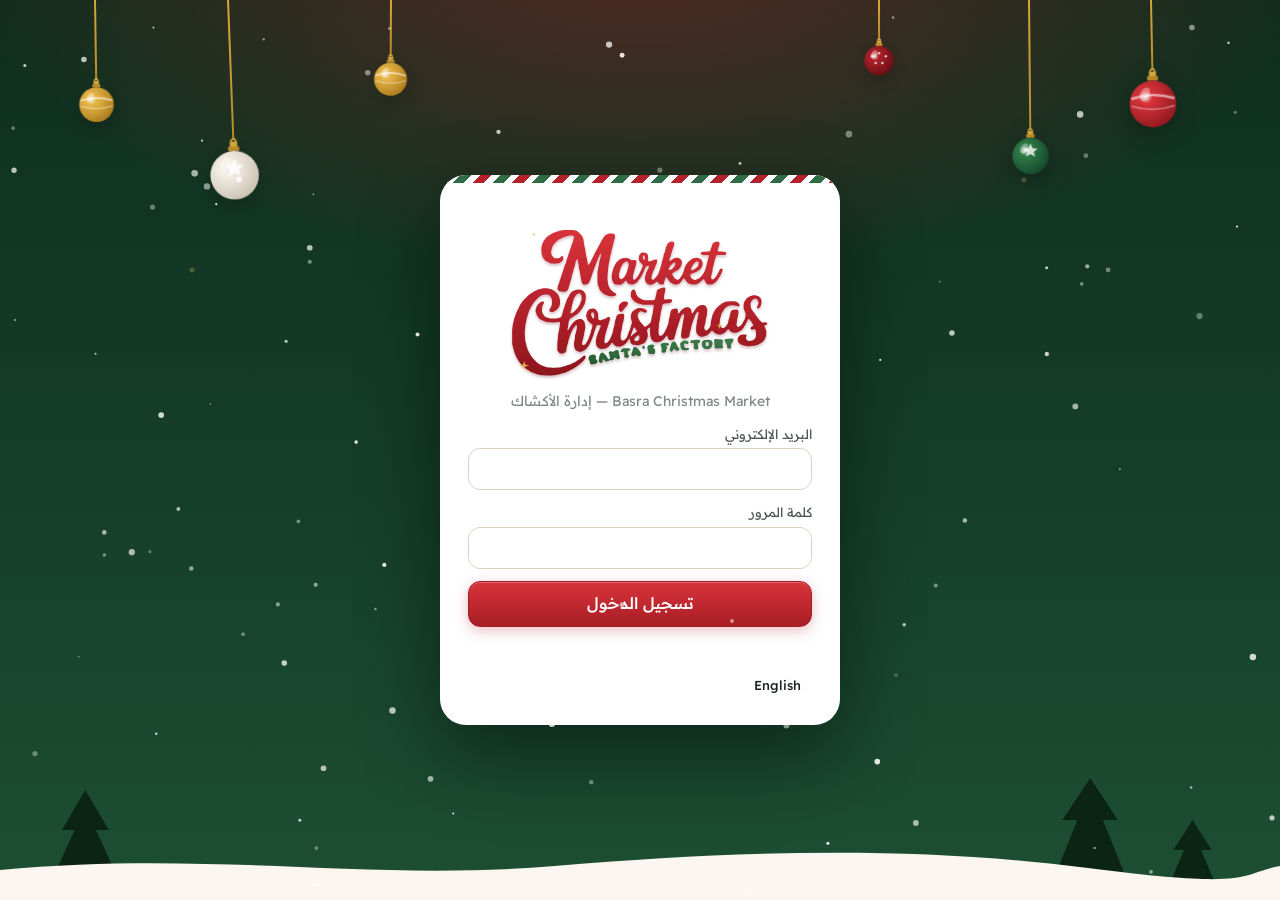
==== commit 617aa79d: "Profit & Loss: ledger for daily income by source, daily and operating expenses; statement, KPIs, cha" ====
--- a/index.html
+++ b/index.html
@@ -14,6 +14,7 @@
 <link rel="stylesheet" href="css/app.css">
 <link rel="stylesheet" href="css/admin.css">
 <link rel="stylesheet" href="css/festive.css">
+<link rel="stylesheet" href="css/pnl.css">
 </head>
 <body>
 <div id="login" hidden>
@@ -37,6 +38,7 @@
     <a href="#/reservations"><svg viewBox="0 0 24 24"><rect x="4" y="5" width="16" height="16" rx="2"/><path d="M8 3v4M16 3v4M4 10h16"/></svg>الحجوزات</a>
     <a href="#/customers"><svg viewBox="0 0 24 24"><circle cx="9" cy="8" r="3.5"/><path d="M2.5 20c.8-3.6 3.3-5.5 6.5-5.5s5.7 1.9 6.5 5.5M16 4.5a3.5 3.5 0 0 1 0 7M18 14.6c1.8.7 3 2.5 3.5 5.4"/></svg>العملاء</a>
     <a href="#/reports"><svg viewBox="0 0 24 24"><path d="M4 20V10M10 20V4M16 20v-7M22 20H2"/></svg>التقارير</a>
+    <a href="#/pnl" hidden><svg viewBox="0 0 24 24"><path d="M3 17l5-5 4 4 8-8M15 8h5v5"/></svg>الأرباح والخسائر</a>
     <a href="#/settings"><svg viewBox="0 0 24 24"><circle cx="12" cy="12" r="3"/><path d="M19.4 15a1.7 1.7 0 0 0 .3 1.8l.1.1a2 2 0 1 1-2.8 2.8l-.1-.1a1.7 1.7 0 0 0-1.8-.3 1.7 1.7 0 0 0-1 1.5V21a2 2 0 1 1-4 0v-.1a1.7 1.7 0 0 0-1.1-1.5 1.7 1.7 0 0 0-1.8.3l-.1.1a2 2 0 1 1-2.8-2.8l.1-.1a1.7 1.7 0 0 0 .3-1.8 1.7 1.7 0 0 0-1.5-1H3a2 2 0 1 1 0-4h.1a1.7 1.7 0 0 0 1.5-1.1 1.7 1.7 0 0 0-.3-1.8l-.1-.1a2 2 0 1 1 2.8-2.8l.1.1a1.7 1.7 0 0 0 1.8.3H9a1.7 1.7 0 0 0 1-1.5V3a2 2 0 1 1 4 0v.1a1.7 1.7 0 0 0 1 1.5 1.7 1.7 0 0 0 1.8-.3l.1-.1a2 2 0 1 1 2.8 2.8l-.1.1a1.7 1.7 0 0 0-.3 1.8V9a1.7 1.7 0 0 0 1.5 1H21a2 2 0 1 1 0 4h-.1a1.7 1.7 0 0 0-1.5 1z"/></svg>الإعدادات</a>
     <div class="foot"><span id="who"></span><button id="lang-toggle2" type="button">English</button><button id="logout" type="button">تسجيل الخروج</button></div>
   </nav>
--- a/css/festive.css
+++ b/css/festive.css
@@ -72,14 +72,22 @@
 @keyframes starspin { 0%, 100% { transform: scale(1); } 50% { transform: scale(1.18) rotate(18deg); } }
 .fx-off .fx-tl, .fx-off .fx-star { animation: none; }
 
-.fx-sleigh { position: absolute; top: 6px; inset-inline-start: 0; z-index: 5; background: none; border: 0; padding: 0; cursor: pointer; opacity: 0; pointer-events: none; transform: translateX(-30vw); }
-.fx-sleigh.go { animation: sleigh 11s linear forwards; pointer-events: auto; }
-.fx-sleigh svg { filter: drop-shadow(0 0 6px rgba(255,220,150,.7)); }
-@keyframes sleigh { 0% { opacity: 0; transform: translate(110vw, 30px) scaleX(-1); } 6% { opacity: 1; } 50% { transform: translate(45vw, 0) scaleX(-1); } 94% { opacity: 1; } 100% { opacity: 0; transform: translate(-30vw, 24px) scaleX(-1); } }
-[dir="rtl"] .fx-sleigh { inset-inline-start: auto; left: 0; }
+.fx-sleigh { position: fixed; left: 0; top: 0; z-index: 46; background: none; border: 0; padding: 0; cursor: pointer; opacity: 0; pointer-events: none; will-change: transform; }
+.fx-sleigh.go { opacity: 1; pointer-events: auto; }
+.fx-sleigh svg { width: var(--sw, 230px); height: auto; display: block; filter: drop-shadow(0 0 10px rgba(255,220,150,.75)) drop-shadow(0 6px 10px rgba(0,0,0,.25)); }
+.fx-sleigh .sl-in { display: block; animation: bob 1.1s ease-in-out infinite; }
+.fx-sleigh .sl-deer { animation: gallop .5s ease-in-out infinite alternate; transform-box: fill-box; transform-origin: center; }
+.fx-sleigh .sl-d2 { animation-delay: .25s; }
+.fx-sleigh .sl-nose { animation: glow .8s ease-in-out infinite; filter: drop-shadow(0 0 4px #ff3b3b); }
+.fx-sleigh.hohoho .sl-in { animation: hop .35s ease-in-out 6 alternate; }
+.fx-sleigh:hover svg { filter: drop-shadow(0 0 16px rgba(255,220,150,.95)) drop-shadow(0 6px 10px rgba(0,0,0,.25)); }
+@keyframes bob { 0%, 100% { transform: translateY(0); } 50% { transform: translateY(-6px); } }
+@keyframes gallop { from { transform: translateY(0) rotate(-3deg); } to { transform: translateY(-4px) rotate(3deg); } }
+@keyframes hop { from { transform: translateY(0) scale(1); } to { transform: translateY(-14px) scale(1.08); } }
+.fx-music { font-family: var(--font); font-size: 14px; animation: hoUp 3.5s ease-out forwards; }
 
 .fx-toggle { background: rgba(255,255,255,.08); color: inherit; border: 1px solid rgba(255,255,255,.22); border-radius: 999px; padding: 6px 12px; cursor: pointer; font-size: 12.5px; }
-@media (prefers-reduced-motion: reduce) { .fx-glass, .fx-tl, .fx-star, .fx-sleigh.go, .fx-cell b.tick { animation: none !important; } }
+@media (prefers-reduced-motion: reduce) { .fx-glass, .fx-tl, .fx-star, .fx-sleigh .sl-in, .fx-sleigh .sl-deer, .fx-cell b.tick { animation: none !important; } }
 
 /* ---------- buttons & controls ---------- */
 .btn { border-radius: 12px; transition: transform .15s, box-shadow .15s, background .15s, border-color .15s; }
--- a/css/pnl.css
+++ b/css/pnl.css
@@ -0,0 +1,43 @@
+/* Profit & Loss page */
+.pl-bar { gap: 10px; }
+.pl-bar .filters .in { width: auto; }
+.pl-bar .quick .btn { border-radius: 999px; }
+.pl-head { display: flex; align-items: flex-end; justify-content: space-between; gap: 12px; flex-wrap: wrap; }
+.pl-title { margin: 0; font-family: var(--display); font-weight: 400; font-size: 28px; color: var(--pine); line-height: 1.2; }
+.pl-kpis { grid-template-columns: repeat(auto-fill, minmax(190px, 1fr)); }
+.pl-kpi .hint { margin-top: 2px; font-size: 12px; }
+.pl-kpi.good .stat-v { color: var(--ok); }
+.pl-kpi.alert .stat-v { color: var(--wine); }
+.pl-grid { display: grid; grid-template-columns: minmax(0, 1.5fr) minmax(0, 1fr); gap: 14px; align-items: start; }
+.pl-side { display: flex; flex-direction: column; gap: 14px; }
+@media (max-width: 1000px) { .pl-grid { grid-template-columns: 1fr; } }
+table.pl-st td { padding: 8px 12px; }
+.pl-st tr.pl-h td { background: var(--pine); color: #fff; font-weight: 600; letter-spacing: 0; }
+.pl-st tr.pl-line td:first-child { padding-inline-start: 26px; }
+.pl-st tr.pl-e td { padding-inline-start: 26px; font-style: italic; }
+.pl-st tr.pl-sub td { font-weight: 700; background: #fbf7f0; border-top: 1px solid var(--line-2); }
+.pl-st tr.pl-total td { font-weight: 700; background: #eef5ef; border-top: 2px solid var(--pine-3); font-size: 15px; }
+.pl-st tr.pl-grand td { font-weight: 800; font-size: 17px; background: var(--pine); color: #fff; }
+.pl-st tr.pl-grand.neg td { background: var(--red-deep); }
+.pl-st tr.pl-grand .hint { color: #e3dcc6; }
+td.neg, .pl-st tr.neg:not(.pl-grand) td.money { color: var(--wine); }
+td.pos { color: var(--ok); }
+tr.pl-pre td:first-child::after { content: " · تحضير"; color: var(--ink-3); font-size: 11px; }
+.pl-notes { margin: 0; padding: 10px 26px 10px 12px; background: #fdf7ee; border-radius: 12px; color: #6b5a45; font-size: 12.5px; }
+.pl-notes li { margin: 2px 0; }
+.pl-chartbox { overflow-x: auto; }
+.pl-chartbox svg { min-width: 560px; }
+.pl-chart .pl-day:hover rect { fill: rgba(212,167,60,.12); }
+.pl-legend { display: flex; gap: 14px; font-size: 12.5px; color: var(--ink-2); flex-wrap: wrap; }
+.pl-legend i { display: inline-block; width: 11px; height: 11px; border-radius: 3px; margin-inline-end: 6px; vertical-align: -1px; }
+.pl-legend i.ln { height: 2px; width: 16px; vertical-align: 3px; }
+.pl-mix { display: flex; flex-direction: column; gap: 8px; }
+.pl-mix-r { display: grid; grid-template-columns: minmax(90px, 1.3fr) 2fr auto 44px; gap: 10px; align-items: center; font-size: 13px; }
+.pl-mix-r .l { overflow: hidden; text-overflow: ellipsis; white-space: nowrap; }
+.pl-mix-r .b { height: 10px; background: #f3eee6; border-radius: 5px; overflow: hidden; }
+.pl-mix-r .b i { display: block; height: 100%; border-radius: 0 5px 5px 0; }
+[dir="ltr"] .pl-mix-r .b i { border-radius: 0 5px 5px 0; }
+.pl-mix-r .v { direction: ltr; font-variant-numeric: tabular-nums; }
+.pl-mix-r .p { color: var(--ink-3); text-align: end; font-size: 12px; }
+.pl-kindseg { flex-wrap: wrap; }
+.pl-kindseg button { flex: 1 1 auto; }
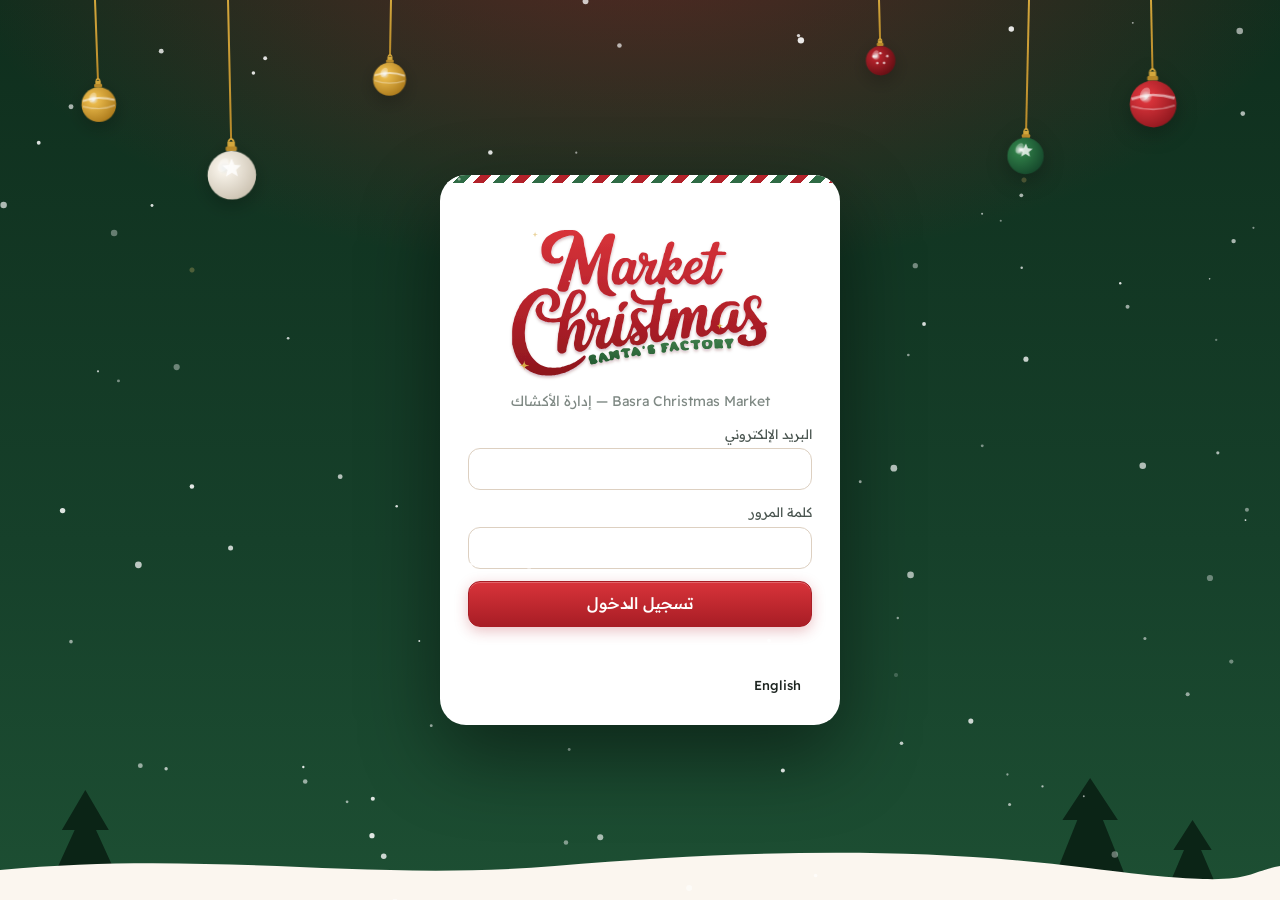
==== commit fe547be3: "Always load the newest app version (revalidate files, reload once on update) Co-Authored-By: Claude " ====
--- a/index.html
+++ b/index.html
@@ -57,6 +57,10 @@
 <script src="vendor/supabase.js"></script>
 <script src="vendor/xlsx.min.js" defer></script>
 <script type="module" src="js/admin.js"></script>
-<script>if ('serviceWorker' in navigator && location.protocol === 'https:') navigator.serviceWorker.register('sw.js').catch(() => {});</script>
+<script>if ('serviceWorker' in navigator && location.protocol === 'https:') {
+  const had = !!navigator.serviceWorker.controller; let done = false;
+  navigator.serviceWorker.addEventListener('controllerchange', () => { if (had && !done) { done = true; location.reload(); } });
+  navigator.serviceWorker.register('sw.js').then(r => r.update()).catch(() => {});
+}</script>
 </body>
 </html>
--- a/css/festive.css
+++ b/css/festive.css
@@ -234,3 +234,16 @@
 .login-card .brand small { font-family: var(--font); }
 .login-card .btn.primary { min-height: 46px; font-size: 16px; }
 #login .fx-baubles { position: fixed; }
+
+/* switch two kiosks */
+.swap-grid { display: grid; grid-template-columns: 1fr auto 1fr; gap: 12px; align-items: stretch; }
+.swap-side { border: 1px solid var(--line); border-radius: 14px; padding: 12px 14px; display: flex; flex-direction: column; gap: 6px; background: #fffdf9; }
+.swap-code { font-family: var(--display); font-size: 34px; line-height: 1; color: var(--wine); }
+.swap-res { display: flex; flex-direction: column; border-top: 1px dashed var(--line-2); padding-top: 6px; }
+.swap-res.empty { color: var(--ok); font-weight: 600; }
+.swap-arrow { align-self: center; font-size: 30px; color: var(--brass); }
+.swap-opt { align-items: flex-start; padding: 10px 12px; border: 1px solid var(--line); border-radius: 12px; }
+.swap-opt:has(input:checked) { border-color: var(--wine); background: #fff6f4; }
+.swap-opt input { margin-top: 4px; }
+@media (max-width: 640px) { .swap-grid { grid-template-columns: 1fr; } .swap-arrow { transform: rotate(90deg); justify-self: center; } }
+.disabled-box { display: flex; flex-direction: column; gap: 8px; }
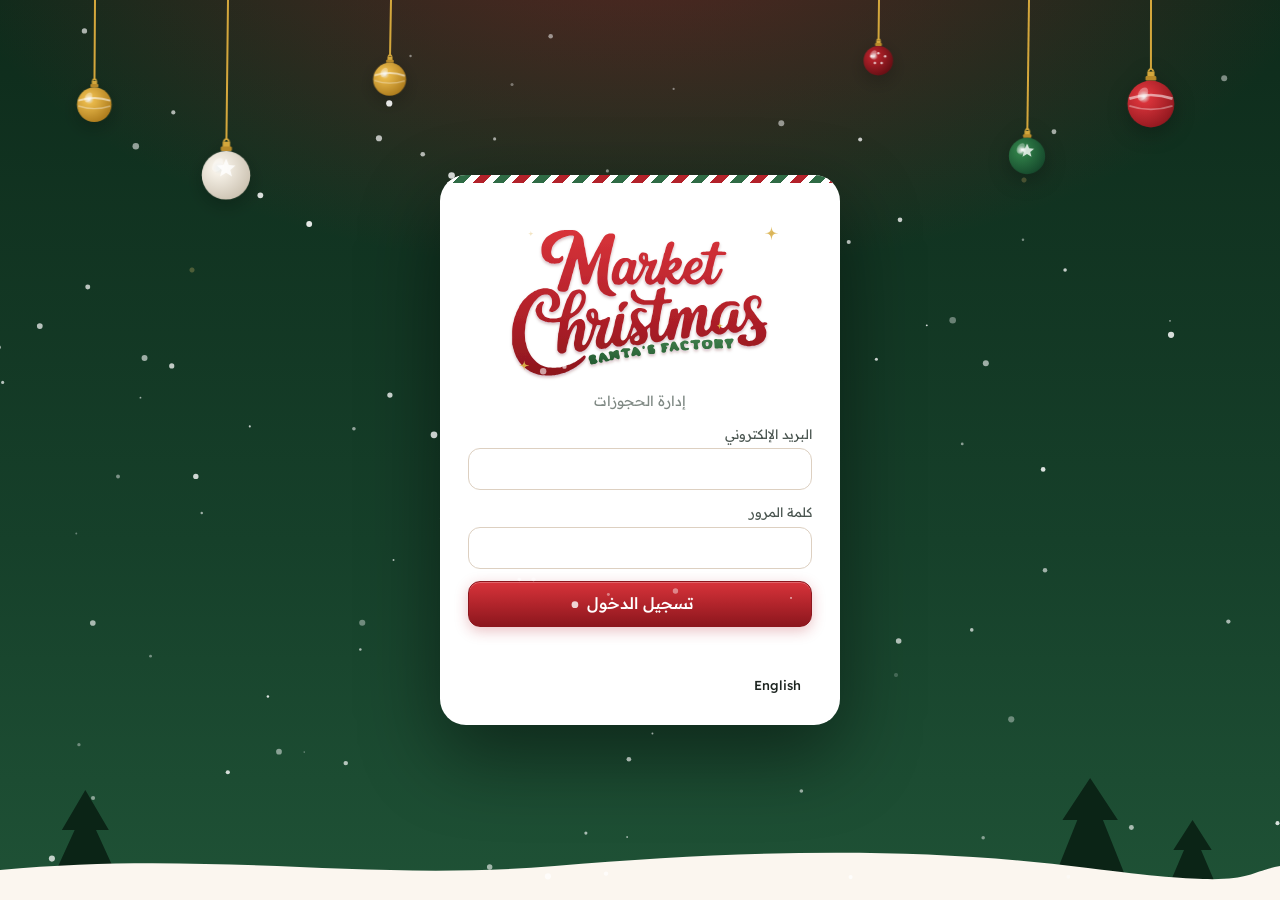
==== commit b0de521a: "Projects: create any event (concerts, Eid, matches, festivals) with its own theme, logo, map, tables" ====
--- a/index.html
+++ b/index.html
@@ -4,7 +4,7 @@
 <meta charset="utf-8">
 <meta name="viewport" content="width=device-width, initial-scale=1, viewport-fit=cover">
 <meta name="theme-color" content="#16402a">
-<title>إدارة الأكشاك — Basra Christmas Market</title>
+<title>إدارة الحجوزات</title>
 <link rel="manifest" href="manifest.webmanifest">
 <link rel="icon" href="img/icon-192.png" type="image/png">
 <link rel="apple-touch-icon" href="icon-192.png">
@@ -19,7 +19,7 @@
 <body>
 <div id="login" hidden>
   <div class="login-card">
-    <h1 class="brand kufi"><img src="img/logo.svg" alt="Market Christmas — Santa's Factory"><small>Basra Christmas Market — إدارة الأكشاك</small></h1>
+    <h1 class="brand kufi"><span id="login-logo"></span><small id="login-sub">إدارة الحجوزات</small></h1>
     <form id="login-form" style="display:flex;flex-direction:column;gap:12px">
       <label class="f"><span>البريد الإلكتروني</span><input class="in" name="email" type="email" autocomplete="username" required dir="ltr"></label>
       <label class="f"><span>كلمة المرور</span><input class="in" name="password" type="password" autocomplete="current-password" required dir="ltr"></label>
@@ -32,7 +32,7 @@
 
 <div id="app" hidden>
   <nav class="nav" aria-label="القائمة الرئيسية">
-    <p class="brand"><img src="img/logo-dark.svg" alt="Market Christmas" id="nav-logo"><span>إدارة الأكشاك</span></p>
+    <p class="brand"><span id="nav-logo"></span><span>إدارة الأكشاك</span></p>
     <a href="#/"><svg viewBox="0 0 24 24"><path d="M3 11l9-7 9 7v9a1 1 0 0 1-1 1h-5v-6H9v6H4a1 1 0 0 1-1-1z"/></svg>الرئيسية</a>
     <a href="#/map"><svg viewBox="0 0 24 24"><path d="M9 4L3 6v14l6-2 6 2 6-2V4l-6 2zM9 4v14M15 6v14"/></svg>الخريطة</a>
     <a href="#/reservations"><svg viewBox="0 0 24 24"><rect x="4" y="5" width="16" height="16" rx="2"/><path d="M8 3v4M16 3v4M4 10h16"/></svg>الحجوزات</a>
--- a/css/festive.css
+++ b/css/festive.css
@@ -1,25 +1,36 @@
+/* Theme variables — Christmas defaults; js/themes.js overrides them for other event types */
+:root {
+  --t-dark: #16402a; --t-dark2: #1f5236; --t-deep: #0e2b1b; --t-mid: #2f6b45; --t-mid-rgb: 47,107,69;
+  --t-primary: #b3212a; --t-primary-hi: #d8333a; --t-primary-lo: #8c161d; --t-primary-rgb: 179,33,42;
+  --t-gold: #d4a73c; --t-gold-hi: #f3d27a; --t-gold-rgb: 255,214,120; --t-bg: #fbf6ef; --t-ondark: #e3dcc6;
+  --t-pattern: url("data:image/svg+xml,%3Csvg xmlns='http://www.w3.org/2000/svg' width='120' height='120' viewBox='0 0 120 120'%3E%3Cg fill='none' stroke='%23d9c9b4' stroke-width='1.2' stroke-linecap='round' opacity='.45'%3E%3Cpath d='M30 18v24M18 30h24M21.5 21.5l17 17M38.5 21.5l-17 17'/%3E%3Cpath d='M90 78v16M82 86h16M84.3 80.3l11.4 11.4M95.7 80.3L84.3 91.7'/%3E%3C/g%3E%3Ccircle cx='75' cy='30' r='1.6' fill='%23e5d2b5'/%3E%3Ccircle cx='20' cy='92' r='1.3' fill='%23e5d2b5'/%3E%3C/svg%3E");
+  --t-silhouette: url("data:image/svg+xml,%3Csvg xmlns='http://www.w3.org/2000/svg' width='240' height='160' viewBox='0 0 240 160'%3E%3Cg fill='%230d2a1b'%3E%3Cpath d='M20 160 40 110 30 110 46 80 38 80 52 50 66 80 58 80 74 110 64 110 84 160z'/%3E%3Cpath d='M110 160 126 124 118 124 130 100 124 100 135 76 146 100 140 100 152 124 144 124 160 160z'/%3E%3Cpath d='M170 160 190 105 180 105 196 72 188 72 204 40 220 72 212 72 228 105 218 105 240 160z'/%3E%3C/g%3E%3C/svg%3E");
+  --t-wave: url("data:image/svg+xml,%3Csvg xmlns='http://www.w3.org/2000/svg' viewBox='0 0 1200 40' preserveAspectRatio='none'%3E%3Cpath d='M0 22 C120 6 220 30 340 16 S560 4 700 18 940 34 1060 14 1160 10 1200 18 V40 H0z' fill='%23fbf6ef'/%3E%3C/svg%3E");
+  --t-ground: url("data:image/svg+xml,%3Csvg xmlns='http://www.w3.org/2000/svg' viewBox='0 0 1200 130' preserveAspectRatio='none'%3E%3Cg fill='%230b2416'%3E%3Cpath d='M40 130 70 60 58 60 80 20 102 60 90 60 120 130z'/%3E%3Cpath d='M980 130 1010 50 996 50 1022 8 1048 50 1034 50 1064 130z'/%3E%3Cpath d='M1090 130 1110 80 1100 80 1118 50 1136 80 1126 80 1146 130z'/%3E%3C/g%3E%3Cpath d='M0 100 C200 80 340 112 520 96 S860 76 1020 98 1160 104 1200 96 V130 H0z' fill='%23fbf6ef'/%3E%3C/svg%3E");
+  --t-hangicon: url("data:image/svg+xml,%3Csvg xmlns='http://www.w3.org/2000/svg' viewBox='0 0 60 72'%3E%3Crect x='25' y='6' width='10' height='8' rx='2' fill='%23d4a73c'/%3E%3Ccircle cx='30' cy='40' r='25' fill='%23d8333a'/%3E%3Cpath d='M7 36q23-9 46 0' stroke='%23fff' stroke-opacity='.6' stroke-width='4' fill='none'/%3E%3Cellipse cx='21' cy='29' rx='5' ry='8' fill='%23fff' fill-opacity='.4' transform='rotate(30 21 29)'/%3E%3C/svg%3E");
+}
 /* Market Christmas — Santa's Factory theme (loaded after app.css / admin.css).
    Palette from the 2026 logo: candy red, evergreen, gold, warm snow. */
 :root {
-  --pine: #16402a; --pine-2: #1f5236; --pine-3: #2f6b45;
-  --wine: #b3212a; --wine-2: #cc2b34; --red-deep: #8c161d;
-  --brass: #d4a73c; --brass-soft: #f9edd2; --gold-2: #f3d27a;
-  --frost: #fbf6ef; --paper: #ffffff;
+  --pine: var(--t-dark); --pine-2: var(--t-dark2); --pine-3: var(--t-mid);
+  --wine: var(--t-primary); --wine-2: var(--t-primary-hi); --red-deep: var(--t-primary-lo);
+  --brass: var(--t-gold); --brass-soft: #f9edd2; --gold-2: var(--t-gold-hi);
+  --frost: var(--t-bg); --paper: #ffffff;
   --ink: #1d2420; --ink-2: #4a5550; --ink-3: #7f8984;
   --line: #ece2d6; --line-2: #ddd0c1;
-  --ok: #2b7a45; --bad: #b3212a;
+  --ok: #2b7a45; --bad: var(--t-primary);
   --radius-s: 10px; --radius-m: 14px; --radius-l: 22px;
   --shadow: 0 1px 2px rgba(60,20,10,.06), 0 10px 30px rgba(22,64,42,.10);
   --shadow-lift: 0 2px 4px rgba(60,20,10,.08), 0 18px 40px rgba(22,64,42,.16);
   --display: "Lalezar", "Reem Kufi", "Readex Pro", sans-serif;
-  --candy: repeating-linear-gradient(-45deg, #b3212a 0 10px, #fff 10px 20px);
-  --candy-g: repeating-linear-gradient(-45deg, #b3212a 0 8px, #fff 8px 14px, #2f6b45 14px 22px, #fff 22px 28px);
+  --candy: repeating-linear-gradient(-45deg, var(--t-primary) 0 10px, #fff 10px 20px);
+  --candy-g: repeating-linear-gradient(-45deg, var(--t-primary) 0 8px, #fff 8px 14px, var(--t-mid) 14px 22px, #fff 22px 28px);
 }
 body {
   background:
-    radial-gradient(900px 420px at 100% -5%, rgba(179,33,42,.07), transparent 70%),
-    radial-gradient(800px 420px at 0% 105%, rgba(47,107,69,.08), transparent 70%),
-    url("data:image/svg+xml,%3Csvg xmlns='http://www.w3.org/2000/svg' width='120' height='120' viewBox='0 0 120 120'%3E%3Cg fill='none' stroke='%23d9c9b4' stroke-width='1.2' stroke-linecap='round' opacity='.45'%3E%3Cpath d='M30 18v24M18 30h24M21.5 21.5l17 17M38.5 21.5l-17 17'/%3E%3Cpath d='M90 78v16M82 86h16M84.3 80.3l11.4 11.4M95.7 80.3L84.3 91.7'/%3E%3C/g%3E%3Ccircle cx='75' cy='30' r='1.6' fill='%23e5d2b5'/%3E%3Ccircle cx='20' cy='92' r='1.3' fill='%23e5d2b5'/%3E%3C/svg%3E"),
+    radial-gradient(900px 420px at 100% -5%, rgba(var(--t-primary-rgb),.07), transparent 70%),
+    radial-gradient(800px 420px at 0% 105%, rgba(var(--t-mid-rgb),.08), transparent 70%),
+    var(--t-pattern),
     var(--frost);
 }
 a { color: var(--wine); }
@@ -47,7 +58,7 @@
 
 .fx-baubles { position: absolute; inset-inline: 0; top: 0; height: 0; z-index: 4; pointer-events: none; }
 .fx-bauble { position: absolute; top: 0; pointer-events: auto; background: none; border: 0; padding: 0; cursor: pointer; transform-origin: 50% 0; display: flex; flex-direction: column; align-items: center; }
-.fx-bauble .fx-string { width: 1.5px; height: var(--len); background: linear-gradient(#d4a73c, #b88a2a); }
+.fx-bauble .fx-string { width: 1.5px; height: var(--len); background: linear-gradient(var(--t-gold), var(--t-gold)); }
 .fx-bauble svg { margin-top: -2px; filter: drop-shadow(0 6px 10px rgba(0,0,0,.25)); transition: filter .2s; }
 .fx-bauble:hover svg { filter: drop-shadow(0 6px 14px rgba(255,200,90,.55)); }
 .fx-bauble:focus-visible { outline: none; }
@@ -59,13 +70,13 @@
 .fx-cell { min-width: 62px; padding: 8px 6px 6px; border-radius: 14px; background: rgba(255,255,255,.1); border: 1px solid rgba(255,255,255,.18); backdrop-filter: blur(4px); display: flex; flex-direction: column; align-items: center; line-height: 1.1; }
 .fx-cell b { font-size: 26px; font-weight: 700; color: #fff; }
 .fx-cell b.tick { animation: tick .45s ease-out; }
-.fx-cell small { font-size: 11.5px; color: #e9dcc0; margin-top: 2px; }
+.fx-cell small { font-size: 11.5px; color: var(--t-ondark); margin-top: 2px; }
 @keyframes tick { from { transform: translateY(-6px); opacity: .2; } }
 
 .fx-tree { background: none; border: 0; padding: 0; cursor: pointer; position: relative; z-index: 2; transition: transform .25s; }
 .fx-tree:hover { transform: scale(1.04) rotate(-1deg); }
 .fx-tl { fill: var(--c); animation: glow 1.8s ease-in-out infinite; animation-delay: var(--d); filter: drop-shadow(0 0 3px var(--c)); }
-.fx-star { fill: #f3d27a; filter: drop-shadow(0 0 6px #ffd36b); transform-origin: 60px 16px; animation: starspin 6s ease-in-out infinite; }
+.fx-star { fill: var(--t-gold-hi); filter: drop-shadow(0 0 6px #ffd36b); transform-origin: 60px 16px; animation: starspin 6s ease-in-out infinite; }
 .fx-tree[data-mode="1"] .fx-tl { animation-duration: .6s; }
 .fx-tree[data-mode="1"] .fx-star { animation: starspin 1.2s linear infinite; }
 .fx-tree[data-mode="2"] .fx-tl { fill: #fff4d6; filter: drop-shadow(0 0 6px #fff); }
@@ -93,10 +104,10 @@
 .btn { border-radius: 12px; transition: transform .15s, box-shadow .15s, background .15s, border-color .15s; }
 .btn:hover { border-color: var(--wine); transform: translateY(-1px); }
 .btn:active { transform: translateY(0); }
-.btn.primary { background: linear-gradient(180deg, #d8333a, #a81d25); border-color: #a81d25; box-shadow: 0 4px 14px rgba(179,33,42,.28), inset 0 1px 0 rgba(255,255,255,.25); }
-.btn.primary:hover { background: linear-gradient(180deg, #e23d44, #b3212a); box-shadow: 0 8px 22px rgba(179,33,42,.35), inset 0 1px 0 rgba(255,255,255,.25); }
-.btn.pine { background: linear-gradient(180deg, #2f6b45, #1a4a2e); border-color: #1a4a2e; box-shadow: 0 4px 14px rgba(22,64,42,.25); }
-.btn.ghost:hover { background: rgba(179,33,42,.06); border-color: transparent; }
+.btn.primary { background: linear-gradient(180deg, var(--t-primary-hi), var(--t-primary-lo)); border-color: var(--t-primary-lo); box-shadow: 0 4px 14px rgba(var(--t-primary-rgb),.28), inset 0 1px 0 rgba(255,255,255,.25); }
+.btn.primary:hover { background: linear-gradient(180deg, var(--t-primary-hi), var(--t-primary)); box-shadow: 0 8px 22px rgba(var(--t-primary-rgb),.35), inset 0 1px 0 rgba(255,255,255,.25); }
+.btn.pine { background: linear-gradient(180deg, var(--t-mid), var(--t-dark2)); border-color: var(--t-dark2); box-shadow: 0 4px 14px rgba(22,64,42,.25); }
+.btn.ghost:hover { background: rgba(var(--t-primary-rgb),.06); border-color: transparent; }
 .btn[aria-pressed="true"], .seg button[aria-pressed="true"] { background: var(--wine); border-color: var(--wine); color: #fff; }
 input.in, select.in, textarea.in { border-radius: 12px; }
 input.in:focus, select.in:focus, textarea.in:focus { border-color: var(--wine); outline: 3px solid rgba(212,167,60,.35); }
@@ -120,10 +131,10 @@
 .stats { gap: 12px; }
 .stat { position: relative; border: 1px solid var(--line); border-inline-start: 1px solid var(--line); border-radius: var(--radius-m); padding: 16px 18px 14px; overflow: hidden; transition: transform .2s, box-shadow .2s; }
 .stat::before { content: ""; position: absolute; inset-inline: 0; top: 0; height: 4px; background: var(--candy); opacity: .9; }
-.stat:nth-child(3n+2)::before { background: repeating-linear-gradient(-45deg, #2f6b45 0 10px, #fff 10px 20px); }
-.stat:nth-child(3n)::before { background: linear-gradient(90deg, #b88a2a, #f3d27a, #b88a2a); }
+.stat:nth-child(3n+2)::before { background: repeating-linear-gradient(-45deg, var(--t-mid) 0 10px, #fff 10px 20px); }
+.stat:nth-child(3n)::before { background: linear-gradient(90deg, var(--t-gold), var(--t-gold-hi), var(--t-gold)); }
 .stat::after { content: ""; position: absolute; inset-inline-end: 12px; top: 14px; width: 22px; height: 26px; opacity: .9;
-  background: no-repeat center/contain url("data:image/svg+xml,%3Csvg xmlns='http://www.w3.org/2000/svg' viewBox='0 0 60 72'%3E%3Crect x='25' y='6' width='10' height='8' rx='2' fill='%23d4a73c'/%3E%3Ccircle cx='30' cy='40' r='25' fill='%23d8333a'/%3E%3Cpath d='M7 36q23-9 46 0' stroke='%23fff' stroke-opacity='.6' stroke-width='4' fill='none'/%3E%3Cellipse cx='21' cy='29' rx='5' ry='8' fill='%23fff' fill-opacity='.4' transform='rotate(30 21 29)'/%3E%3C/svg%3E"); transform-origin: 50% 0; transition: transform .4s; }
+  background: no-repeat center/contain var(--t-hangicon); transform-origin: 50% 0; transition: transform .4s; }
 .stat:nth-child(3n+2)::after { filter: hue-rotate(130deg) saturate(.7) brightness(.85); }
 .stat:nth-child(3n)::after { filter: hue-rotate(45deg) saturate(1.2) brightness(1.15); }
 .stat:hover { transform: translateY(-3px); box-shadow: var(--shadow-lift); }
@@ -138,69 +149,69 @@
 .modal::before { content: ""; display: block; height: 7px; background: var(--candy-g); flex: none; }
 .modal header h2 { font-family: var(--display); font-weight: 400; font-size: 22px; color: var(--pine); }
 .scrim { background: rgba(10,26,18,.55); backdrop-filter: blur(3px); }
-.toast { background: linear-gradient(135deg, #16402a, #1f5236); border: 1px solid rgba(243,210,122,.35); border-radius: 16px; }
+.toast { background: linear-gradient(135deg, var(--t-dark), var(--t-dark2)); border: 1px solid rgba(243,210,122,.35); border-radius: 16px; }
 .toast::before { content: "✦"; color: var(--gold-2); }
-.toast.err { background: linear-gradient(135deg, #b3212a, #8c161d); }
+.toast.err { background: linear-gradient(135deg, var(--t-primary), var(--t-primary-lo)); }
 .tabs button[aria-selected="true"] { color: var(--wine); border-bottom-color: var(--wine); }
 .spinner { border-top-color: var(--wine); border-right-color: var(--pine-3); }
 
 /* ---------- admin shell ---------- */
 .nav { background:
-    radial-gradient(circle at 20% 8%, rgba(255,214,120,.12), transparent 30%),
-    url("data:image/svg+xml,%3Csvg xmlns='http://www.w3.org/2000/svg' width='240' height='160' viewBox='0 0 240 160'%3E%3Cg fill='%230d2a1b'%3E%3Cpath d='M20 160 40 110 30 110 46 80 38 80 52 50 66 80 58 80 74 110 64 110 84 160z'/%3E%3Cpath d='M110 160 126 124 118 124 130 100 124 100 135 76 146 100 140 100 152 124 144 124 160 160z'/%3E%3Cpath d='M170 160 190 105 180 105 196 72 188 72 204 40 220 72 212 72 228 105 218 105 240 160z'/%3E%3C/g%3E%3C/svg%3E") bottom/240px auto repeat-x,
-    linear-gradient(180deg, #16402a 0%, #123522 60%, #0e2b1b 100%);
+    radial-gradient(circle at 20% 8%, rgba(var(--t-gold-rgb),.12), transparent 30%),
+    var(--t-silhouette) bottom/240px auto repeat-x,
+    linear-gradient(180deg, var(--t-dark) 0%, var(--t-dark) 60%, var(--t-deep) 100%);
   padding-bottom: 150px; }
 .nav .brand { padding: 2px 6px 14px; text-align: center; }
 .nav .brand img { width: 100%; max-width: 190px; display: block; margin: 0 auto; filter: drop-shadow(0 4px 10px rgba(0,0,0,.35)); transition: transform .3s; cursor: pointer; }
 .nav .brand img:hover { transform: rotate(-3deg) scale(1.04); }
 .nav .brand span { color: var(--gold-2); font-size: 13px; font-family: var(--font); margin-top: 4px; }
-.nav a { border-radius: 12px; color: #e7efe9; transition: background .15s, transform .15s; }
+.nav a { border-radius: 12px; color: var(--t-ondark); transition: background .15s, transform .15s; }
 .nav a:hover { background: rgba(255,255,255,.08); transform: translateX(-2px); }
-.nav a[aria-current="page"] { background: linear-gradient(90deg, rgba(179,33,42,.0), rgba(179,33,42,.85)); color: #fff; box-shadow: 0 4px 14px rgba(0,0,0,.2); }
-[dir="ltr"] .nav a[aria-current="page"] { background: linear-gradient(270deg, rgba(179,33,42,.0), rgba(179,33,42,.85)); }
+.nav a[aria-current="page"] { background: linear-gradient(90deg, rgba(var(--t-primary-rgb),.0), rgba(var(--t-primary-rgb),.85)); color: #fff; box-shadow: 0 4px 14px rgba(0,0,0,.2); }
+[dir="ltr"] .nav a[aria-current="page"] { background: linear-gradient(270deg, rgba(var(--t-primary-rgb),.0), rgba(var(--t-primary-rgb),.85)); }
 .nav a[aria-current="page"]::before { background: var(--gold-2); width: 4px; }
 .nav a[aria-current="page"]::after { content: "✦"; position: absolute; inset-inline-end: 12px; color: var(--gold-2); font-size: 12px; animation: glow 2s infinite; }
-.nav .foot { position: relative; z-index: 1; background: rgba(0,0,0,.18); border-radius: 12px; border-top: 0; color: #c9d8cf; }
+.nav .foot { position: relative; z-index: 1; background: rgba(0,0,0,.18); border-radius: 12px; border-top: 0; color: var(--t-ondark); }
 .nav .foot button, .nav .fx-toggle { border-radius: 10px; }
 .top { background: rgba(255,251,245,.86); backdrop-filter: saturate(1.3) blur(10px); border-bottom: 1px solid var(--line); position: sticky; }
 .top h1 { font-family: var(--display); font-weight: 400; font-size: 24px; color: var(--pine); }
-.top h1::after { content: " 🎄"; font-size: 18px; }
+.top h1::after { content: " " var(--t-icon, "🎄"); font-size: 18px; }
 #view { padding-top: 46px; }
 
 /* dashboard hero */
 .hero { background:
-    radial-gradient(circle at 12% 18%, rgba(255,214,120,.25) 0 2px, transparent 3px),
-    radial-gradient(circle at 34% 70%, rgba(255,214,120,.22) 0 2px, transparent 3px),
+    radial-gradient(circle at 12% 18%, rgba(var(--t-gold-rgb),.25) 0 2px, transparent 3px),
+    radial-gradient(circle at 34% 70%, rgba(var(--t-gold-rgb),.22) 0 2px, transparent 3px),
     radial-gradient(circle at 62% 24%, rgba(255,255,255,.25) 0 1.5px, transparent 2.5px),
-    radial-gradient(circle at 82% 60%, rgba(255,214,120,.2) 0 2px, transparent 3px),
-    radial-gradient(500px 260px at 85% 0%, rgba(179,33,42,.55), transparent 70%),
-    radial-gradient(600px 300px at 10% 120%, rgba(47,107,69,.9), transparent 70%),
-    linear-gradient(135deg, #123522, #1b4b30);
+    radial-gradient(circle at 82% 60%, rgba(var(--t-gold-rgb),.2) 0 2px, transparent 3px),
+    radial-gradient(500px 260px at 85% 0%, rgba(var(--t-primary-rgb),.55), transparent 70%),
+    radial-gradient(600px 300px at 10% 120%, rgba(var(--t-mid-rgb),.9), transparent 70%),
+    linear-gradient(135deg, var(--t-dark), var(--t-dark2));
   border-radius: 26px; padding: 70px 28px 46px; align-items: center; min-height: 250px; box-shadow: var(--shadow-lift); overflow: hidden; }
 .hero::after { display: none; }
 .hero::before { content: ""; position: absolute; inset-inline: 0; bottom: -1px; height: 38px; z-index: 1; pointer-events: none;
-  background: url("data:image/svg+xml,%3Csvg xmlns='http://www.w3.org/2000/svg' viewBox='0 0 1200 40' preserveAspectRatio='none'%3E%3Cpath d='M0 22 C120 6 220 30 340 16 S560 4 700 18 940 34 1060 14 1160 10 1200 18 V40 H0z' fill='%23fbf6ef'/%3E%3C/svg%3E") bottom/100% 100% no-repeat; }
+  background: var(--t-wave) bottom/100% 100% no-repeat; }
 .hero h1 { font-family: var(--display); font-weight: 400; font-size: clamp(28px, 4.4vw, 44px); text-shadow: 0 3px 12px rgba(0,0,0,.25); }
-.hero p { color: #e3dcc6; }
+.hero p { color: var(--t-ondark); }
 .hero .hero-logo { width: clamp(170px, 24vw, 270px); display: block; margin-bottom: 6px; filter: drop-shadow(0 6px 16px rgba(0,0,0,.35)); }
 .hero-main { position: relative; z-index: 2; display: flex; flex-direction: column; gap: 4px; }
 .hero-side { z-index: 2; display: flex; flex-direction: column; align-items: flex-end; gap: 10px; }
 .hero .fx-tree { align-self: flex-end; margin-bottom: -30px; flex: none; }
 @media (max-width: 1250px) { .hero .fx-tree { display: none; } }
 .phase { color: var(--gold-2); font-size: 22px; }
-.occ { color: #e3dcc6; }
+.occ { color: var(--t-ondark); }
 .occ-ring { --p: 0; width: 74px; height: 74px; border-radius: 50%; display: grid; place-items: center; background: conic-gradient(var(--gold-2) calc(var(--p) * 1%), rgba(255,255,255,.14) 0); position: relative; }
-.occ-ring::before { content: ""; position: absolute; inset: 7px; border-radius: 50%; background: #17442b; }
+.occ-ring::before { content: ""; position: absolute; inset: 7px; border-radius: 50%; background: var(--t-dark); }
 .occ-ring b { position: relative; color: #fff; font-size: 17px; }
-.occ-row { display: flex; align-items: center; gap: 10px; color: #e3dcc6; font-size: 14px; }
+.occ-row { display: flex; align-items: center; gap: 10px; color: var(--t-ondark); font-size: 14px; }
 @media (max-width: 900px) {
   .hero { padding: 64px 18px 44px; }
   .hero .fx-tree { display: none; }
   .hero-side { align-items: flex-start; }
   .fx-count { align-items: flex-start; }
   .fx-cell { min-width: 54px; }
-  .nav { padding-bottom: 4px; background: linear-gradient(180deg, #16402a, #0e2b1b); }
-  .nav a[aria-current="page"], [dir="ltr"] .nav a[aria-current="page"] { background: rgba(179,33,42,.9); }
+  .nav { padding-bottom: 4px; background: linear-gradient(180deg, var(--t-dark), var(--t-deep)); }
+  .nav a[aria-current="page"], [dir="ltr"] .nav a[aria-current="page"] { background: rgba(var(--t-primary-rgb),.9); }
   .nav a[aria-current="page"]::after { display: none; }
   #view { padding-top: 40px; }
 }
@@ -209,8 +220,8 @@
 /* map */
 .mapbox { background: #eef0e9; }
 .mapsplit .mapbox { border-radius: 18px; border: 0; box-shadow: inset 0 0 0 4px #fff, 0 0 0 1px var(--line), var(--shadow); }
-.k.sel .shape { stroke: #f3d27a !important; filter: drop-shadow(0 0 6px rgba(243,210,122,.9)); }
-.k.hit .shape { stroke: #f3d27a; }
+.k.sel .shape { stroke: var(--t-gold-hi) !important; filter: drop-shadow(0 0 6px rgba(243,210,122,.9)); }
+.k.hit .shape { stroke: var(--t-gold-hi); }
 .k text { font-family: var(--font); }
 .mapctl button { border-radius: 12px; }
 .pp h2 { font-family: var(--display); font-weight: 400; color: var(--wine); }
@@ -219,14 +230,14 @@
 
 /* login */
 #login { background:
-    radial-gradient(1000px 520px at 50% -10%, rgba(179,33,42,.45), transparent 70%),
-    radial-gradient(circle at 15% 30%, rgba(255,214,120,.25) 0 2px, transparent 3px),
-    radial-gradient(circle at 80% 20%, rgba(255,214,120,.25) 0 2px, transparent 3px),
+    radial-gradient(1000px 520px at 50% -10%, rgba(var(--t-primary-rgb),.45), transparent 70%),
+    radial-gradient(circle at 15% 30%, rgba(var(--t-gold-rgb),.25) 0 2px, transparent 3px),
+    radial-gradient(circle at 80% 20%, rgba(var(--t-gold-rgb),.25) 0 2px, transparent 3px),
     radial-gradient(circle at 70% 75%, rgba(255,255,255,.2) 0 1.5px, transparent 2.5px),
-    linear-gradient(180deg, #0f2e1d, #16402a 60%, #1d4f33);
+    linear-gradient(180deg, var(--t-deep), var(--t-dark) 60%, var(--t-dark2));
   position: relative; overflow: hidden; }
 #login::after { content: ""; position: absolute; inset-inline: 0; bottom: 0; height: 130px; pointer-events: none;
-  background: url("data:image/svg+xml,%3Csvg xmlns='http://www.w3.org/2000/svg' viewBox='0 0 1200 130' preserveAspectRatio='none'%3E%3Cg fill='%230b2416'%3E%3Cpath d='M40 130 70 60 58 60 80 20 102 60 90 60 120 130z'/%3E%3Cpath d='M980 130 1010 50 996 50 1022 8 1048 50 1034 50 1064 130z'/%3E%3Cpath d='M1090 130 1110 80 1100 80 1118 50 1136 80 1126 80 1146 130z'/%3E%3C/g%3E%3Cpath d='M0 100 C200 80 340 112 520 96 S860 76 1020 98 1160 104 1200 96 V130 H0z' fill='%23fbf6ef'/%3E%3C/svg%3E") bottom/100% 100% no-repeat; }
+  background: var(--t-ground) bottom/100% 100% no-repeat; }
 .login-card { position: relative; z-index: 5; border-radius: 26px; padding: 26px 28px 24px; box-shadow: 0 30px 80px rgba(0,0,0,.45); overflow: hidden; }
 .login-card::before { content: ""; position: absolute; inset-inline: 0; top: 0; height: 8px; background: var(--candy-g); }
 .login-card .brand { text-align: center; }
@@ -247,3 +258,104 @@
 .swap-opt input { margin-top: 4px; }
 @media (max-width: 640px) { .swap-grid { grid-template-columns: 1fr; } .swap-arrow { transform: rotate(90deg); justify-self: center; } }
 .disabled-box { display: flex; flex-direction: column; gap: 8px; }
+
+/* rainbow pointer trail, ripples, page entrance, glow on cards */
+.fx-trail { position: fixed; inset: 0; width: 100%; height: 100%; pointer-events: none; z-index: 41; }
+.fx-off .fx-trail { display: none; }
+.fx-ripple { position: absolute; border-radius: 50%; pointer-events: none; background: radial-gradient(circle, rgba(243,210,122,.55) 0, rgba(243,210,122,.18) 45%, transparent 70%); transform: scale(0); animation: ripple .6s ease-out forwards; }
+@keyframes ripple { to { transform: scale(1); opacity: 0; } }
+#view.fx-enter > * { animation: viewIn .45s cubic-bezier(.2,.7,.3,1) both; }
+#view.fx-enter > *:nth-child(2) { animation-delay: .04s; } #view.fx-enter > *:nth-child(3) { animation-delay: .08s; } #view.fx-enter > *:nth-child(4) { animation-delay: .12s; } #view.fx-enter > *:nth-child(n+5) { animation-delay: .16s; }
+@keyframes viewIn { from { opacity: 0; transform: translateY(12px); } }
+.stat { transition: transform .18s ease-out, box-shadow .2s; will-change: transform; }
+.stat:hover { background: radial-gradient(260px circle at var(--mx, 50%) var(--my, 50%), rgba(243,210,122,.22), transparent 60%), #fff; }
+.modal { animation: modalIn .32s cubic-bezier(.2,.8,.3,1.15); }
+@keyframes modalIn { from { opacity: 0; transform: translateY(18px) scale(.97); } }
+.scrim { animation: scrimIn .25s ease-out; }
+@keyframes scrimIn { from { opacity: 0; } }
+.mapbox .k.sel .shape { animation: selPulse 1.4s ease-in-out infinite; }
+@keyframes selPulse { 0%, 100% { filter: drop-shadow(0 0 4px rgba(243,210,122,.8)); } 50% { filter: drop-shadow(0 0 12px rgba(243,210,122,1)); } }
+.btn.primary:not(:disabled):hover { background-size: 200% 100%; }
+.top .fx-mini { display: none; background: none; border: 1px solid var(--line-2); border-radius: 999px; width: 36px; height: 36px; font-size: 16px; cursor: pointer; padding: 0; }
+@media (max-width: 900px) { .top .fx-mini { display: inline-grid; place-items: center; } }
+@media (prefers-reduced-motion: reduce) { .fx-trail { display: none; } #view.fx-enter > *, .modal, .scrim, .mapbox .k.sel .shape { animation: none !important; } }
+
+/* ---------- themed decorations (non-Christmas) ---------- */
+.fx-spin { animation: fxSpin 6s linear infinite; transform-box: view-box; }
+@keyframes fxSpin { to { transform: rotate(360deg); } }
+.fx-wing { animation: fxFlap .35s ease-in-out infinite alternate; transform-box: view-box; }
+.fx-wing2 { animation: fxFlap2 .35s ease-in-out infinite alternate; transform-box: view-box; }
+@keyframes fxFlap { to { transform: scaleX(.55); } }
+@keyframes fxFlap2 { to { transform: scaleX(.55); } }
+.fx-bounce { animation: fxBounce .6s ease-in-out infinite alternate; }
+@keyframes fxBounce { to { transform: translateY(-10px) rotate(-6deg); } }
+.fx-wave { animation: fxWave 1.6s ease-in-out infinite alternate; transform-origin: left center; transform-box: fill-box; }
+@keyframes fxWave { to { transform: skewY(-4deg) scaleY(.96); } }
+.fx-item { cursor: pointer; pointer-events: auto; }
+.fx-item.pop { animation: pop .5s ease-out; }
+.fx-hero-ball:hover .fx-spin, .fx-hero-sun:hover .fx-spin { animation-duration: 1.2s; }
+.fx-off .fx-spin, .fx-off .fx-wing, .fx-off .fx-wing2, .fx-off .fx-bounce, .fx-off .fx-wave { animation: none; }
+@media (prefers-reduced-motion: reduce) { .fx-spin, .fx-wing, .fx-wing2, .fx-bounce, .fx-wave { animation: none !important; } }
+
+/* ---------- project logo (uploaded logos get a themed badge) ---------- */
+.proj-logo { position: relative; display: grid; place-items: center; margin: 0 auto; }
+.proj-logo img { max-width: 100%; display: block; }
+.proj-logo.has-img { width: min(170px, 80%); aspect-ratio: 1; border-radius: 26px; background: #fff; padding: 12px; box-shadow: 0 10px 26px rgba(0,0,0,.28); }
+.proj-logo.has-img img { width: 100%; height: 100%; object-fit: contain; position: relative; z-index: 1; }
+.proj-logo .pl-ring { position: absolute; inset: -5px; border-radius: 30px; background: conic-gradient(from 0deg, var(--t-primary), var(--t-gold-hi), var(--t-mid), var(--t-primary)); z-index: -1; animation: fxSpinRing 8s linear infinite; filter: blur(.3px); }
+.proj-logo.has-img::after { content: ""; position: absolute; inset: 0; border-radius: 26px; background: linear-gradient(115deg, transparent 35%, rgba(255,255,255,.65) 50%, transparent 65%) -200% 0/300% 100% no-repeat; z-index: 2; pointer-events: none; animation: fxShine 4.5s ease-in-out infinite; }
+@keyframes fxShine { 0%, 60% { background-position: -200% 0; } 100% { background-position: 200% 0; } }
+@property --ang { syntax: '<angle>'; inherits: false; initial-value: 0deg; }
+@keyframes fxSpinRing { to { filter: hue-rotate(40deg) blur(.3px); } }
+.proj-logo .pl-orn { position: absolute; z-index: 3; animation: fxBob 2.4s ease-in-out infinite; filter: drop-shadow(0 3px 4px rgba(0,0,0,.3)); }
+.proj-logo .o1 { top: -14px; inset-inline-start: -8px; } .proj-logo .o2 { top: -10px; inset-inline-end: -6px; animation-delay: .6s; } .proj-logo .o3 { bottom: -10px; inset-inline-end: 14px; animation-delay: 1.2s; }
+@keyframes fxBob { 0%, 100% { transform: translateY(0) rotate(-6deg); } 50% { transform: translateY(-6px) rotate(6deg); } }
+.proj-logo.text { gap: 4px; text-align: center; padding: 6px 4px; }
+.proj-logo.text .tl-icon { font-size: 34px; line-height: 1; filter: drop-shadow(0 4px 8px rgba(0,0,0,.25)); animation: fxBob 3s ease-in-out infinite; }
+.proj-logo.text .tl-name { font-family: var(--display); font-size: 26px; line-height: 1.15; background: linear-gradient(180deg, var(--t-gold-hi), var(--t-gold)); -webkit-background-clip: text; background-clip: text; color: transparent; filter: drop-shadow(0 2px 0 rgba(0,0,0,.35)); }
+.proj-logo-login.text .tl-name, .proj-logo-hero.text .tl-name { background: linear-gradient(180deg, var(--t-primary-hi), var(--t-primary-lo)); -webkit-background-clip: text; background-clip: text; filter: drop-shadow(0 2px 0 rgba(255,255,255,.8)); font-size: 34px; }
+.proj-logo-hero.text .tl-name { background: linear-gradient(180deg, #fff, var(--t-gold-hi)); -webkit-background-clip: text; background-clip: text; filter: drop-shadow(0 3px 10px rgba(0,0,0,.35)); font-size: clamp(30px, 4vw, 44px); }
+.proj-logo-hero.has-img { width: clamp(130px, 16vw, 180px); margin: 0 0 10px; }
+.proj-logo-hero.xmas img { width: clamp(170px, 24vw, 270px); filter: drop-shadow(0 6px 16px rgba(0,0,0,.35)); margin-bottom: 6px; }
+.proj-logo-hero { margin: 0; justify-items: start; }
+.proj-logo-login.xmas img { width: min(280px, 86%); margin: 8px auto 4px; }
+.proj-logo-login.has-img { width: 150px; margin: 14px auto 10px; }
+.proj-logo-pub.has-img { width: clamp(58px, 11vw, 92px); border-radius: 18px; padding: 6px; }
+.proj-logo-pub.has-img .pl-ring { border-radius: 22px; } .proj-logo-pub.has-img::after { border-radius: 18px; }
+.proj-logo-pub .pl-orn { display: none; }
+.proj-logo-pub.xmas img { height: clamp(58px, 11vw, 92px); width: auto; filter: drop-shadow(0 6px 14px rgba(0,0,0,.35)); }
+.proj-logo-pub.text .tl-name { font-size: clamp(20px, 4vw, 28px); }
+.proj-logo-nav.xmas img { width: 100%; max-width: 190px; filter: drop-shadow(0 4px 10px rgba(0,0,0,.35)); }
+.proj-logo-nav { cursor: pointer; transition: transform .3s; } .proj-logo-nav:hover { transform: rotate(-3deg) scale(1.04); }
+.pub-venue { color: var(--t-ondark); font-size: 13px; }
+
+/* ---------- projects ---------- */
+.theme-grid{display:grid;grid-template-columns:repeat(auto-fill,minmax(118px,1fr));gap:8px}
+.theme-card{position:relative;display:flex;flex-direction:column;align-items:center;gap:4px;padding:12px 6px 10px;border-radius:14px;border:2px solid transparent;cursor:pointer;color:#fff;font:inherit;
+  background:radial-gradient(120% 90% at 50% 0%,color-mix(in srgb,var(--b) 70%,transparent),transparent 70%),linear-gradient(160deg,var(--a),color-mix(in srgb,var(--a) 70%,#000));
+  box-shadow:0 4px 14px rgba(0,0,0,.14);transition:transform .18s,box-shadow .18s,border-color .18s}
+.theme-card:hover{transform:translateY(-2px);box-shadow:0 10px 22px rgba(0,0,0,.22)}
+.theme-card[aria-checked=true]{border-color:var(--g);box-shadow:0 0 0 3px color-mix(in srgb,var(--g) 45%,transparent),0 10px 22px rgba(0,0,0,.22)}
+.theme-card[aria-checked=true]:after{content:"✓";position:absolute;top:6px;inset-inline-end:8px;background:var(--g);color:var(--a);width:20px;height:20px;border-radius:50%;font-size:12px;font-weight:800;display:grid;place-items:center}
+.theme-card:disabled{cursor:default;opacity:.75}
+.tc-icon{font-size:28px;line-height:1;filter:drop-shadow(0 2px 4px rgba(0,0,0,.3))}
+.tc-name{font-size:12.5px;font-weight:600;text-align:center;line-height:1.3}
+.tc-sw{display:flex;gap:3px}.tc-sw i{width:12px;height:12px;border-radius:50%;border:1px solid rgba(255,255,255,.5)}
+.np-preview{border-radius:16px;overflow:hidden}
+.np-hero{display:flex;flex-direction:column;align-items:center;gap:8px;padding:18px;color:#fff;background:linear-gradient(160deg,var(--t-dark),var(--t-dark2));background-image:var(--t-pattern),linear-gradient(160deg,var(--t-dark),var(--t-dark2))}
+.np-hero>span{font-size:13px;opacity:.85}
+.np-btn{white-space:nowrap}
+.proj-list{display:flex;flex-direction:column;gap:8px}
+.proj-row{display:flex;align-items:center;gap:12px;padding:10px 12px;border-radius:14px;border:1px solid var(--line,#e5e0d6);background:linear-gradient(90deg,color-mix(in srgb,var(--b) 10%,transparent),transparent 60%)}
+.proj-row.cur{border-color:var(--b);box-shadow:inset 4px 0 0 var(--b)}
+.pr-icon{font-size:26px;width:44px;height:44px;display:grid;place-items:center;border-radius:12px;background:linear-gradient(160deg,var(--a),var(--b))}
+.pr-main{flex:1;display:flex;flex-direction:column;min-width:0}
+.proj-fields{display:flex;flex-direction:column;gap:12px;padding:12px;border-radius:14px;background:color-mix(in srgb,var(--t-primary) 5%,transparent);border:1px dashed color-mix(in srgb,var(--t-primary) 35%,transparent)}
+.logo-edit{display:flex;align-items:center;gap:12px;flex-wrap:wrap;margin-top:8px;padding:10px;border-radius:12px;background:linear-gradient(160deg,var(--t-dark),var(--t-dark2));color:#fff}
+.logo-edit .proj-logo{transform:scale(.8);transform-origin:center}
+@media (max-width:640px){.np-btn{padding-inline:8px;font-size:12px}.theme-grid{grid-template-columns:repeat(3,1fr)}}
+.pr-acts{display:flex;gap:6px;flex-wrap:wrap;align-items:center;justify-content:flex-end}
+@media (max-width:640px){.proj-row{flex-wrap:wrap}.pr-acts{width:100%;justify-content:flex-start}}
+
+.proj-logo-pub.text .tl-name{display:none}
+.proj-logo-pub.text .tl-icon{font-size:clamp(40px,7vw,64px)}
--- a/css/pnl.css
+++ b/css/pnl.css
@@ -41,3 +41,7 @@
 .pl-mix-r .p { color: var(--ink-3); text-align: end; font-size: 12px; }
 .pl-kindseg { flex-wrap: wrap; }
 .pl-kindseg button { flex: 1 1 auto; }
+
+.pl-date { font-size: 22px; font-weight: 700; min-height: 54px; text-align: center; }
+.pl-date-label { font-family: var(--display); font-size: 20px; color: var(--pine); text-align: center; }
+.pl-date-label .hint { font-family: var(--font); font-size: 13px; }
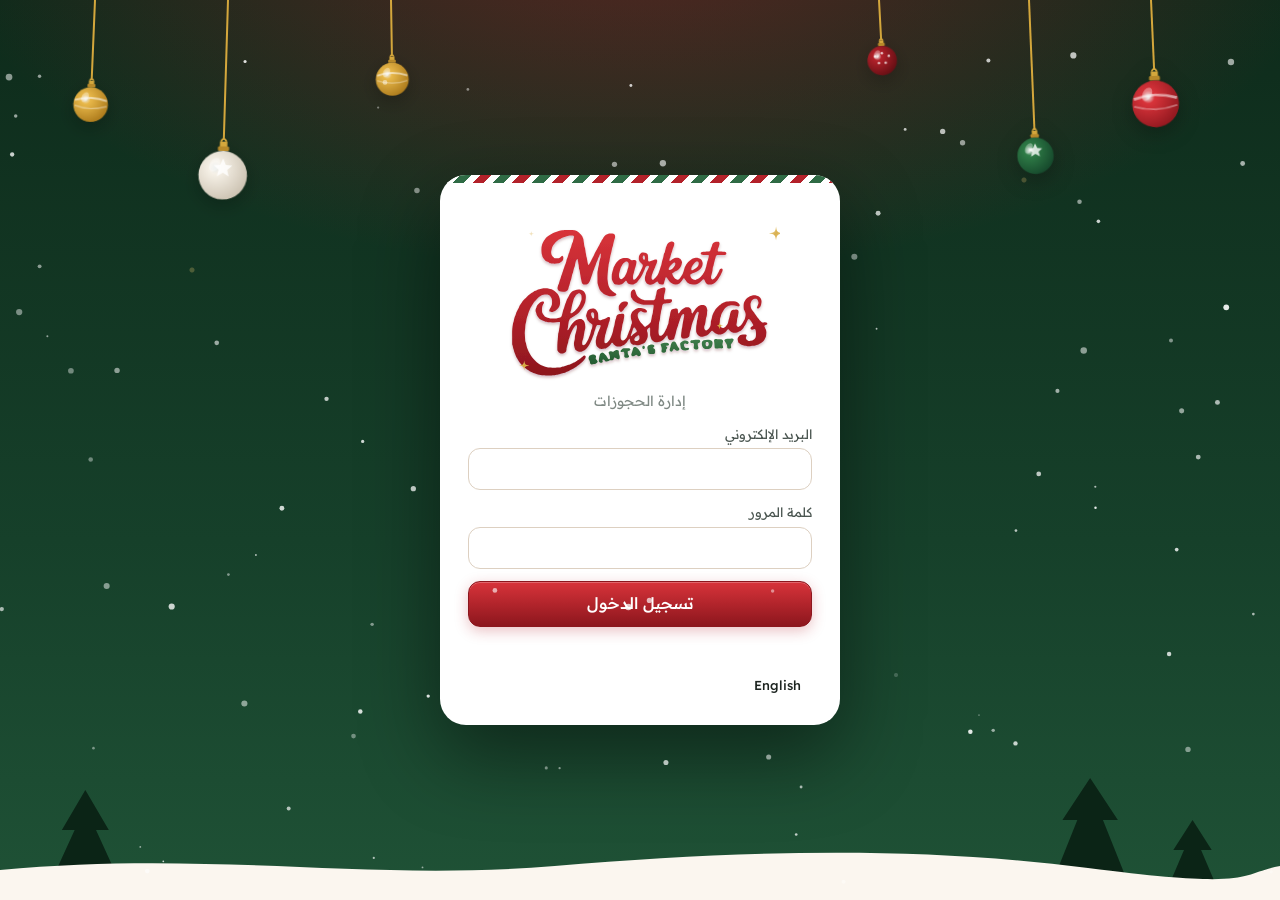
==== commit 275dacb2: "Project QR posters, e-tickets with WhatsApp + door check-in scanner, coloured price zones, minimum s" ====
--- a/index.html
+++ b/index.html
@@ -39,6 +39,7 @@
     <a href="#/customers"><svg viewBox="0 0 24 24"><circle cx="9" cy="8" r="3.5"/><path d="M2.5 20c.8-3.6 3.3-5.5 6.5-5.5s5.7 1.9 6.5 5.5M16 4.5a3.5 3.5 0 0 1 0 7M18 14.6c1.8.7 3 2.5 3.5 5.4"/></svg>العملاء</a>
     <a href="#/reports"><svg viewBox="0 0 24 24"><path d="M4 20V10M10 20V4M16 20v-7M22 20H2"/></svg>التقارير</a>
     <a href="#/pnl" hidden><svg viewBox="0 0 24 24"><path d="M3 17l5-5 4 4 8-8M15 8h5v5"/></svg>الأرباح والخسائر</a>
+    <a href="#/checkin"><svg viewBox="0 0 24 24"><path d="M3 7V4h3M21 7V4h-3M3 17v3h3M21 17v3h-3M7 8h3v3H7zM14 8h3v3h-3zM7 13h3v3H7zM14 14h1M16 16h1M14 16h1"/></svg>الدخول عند الباب</a>
     <a href="#/settings"><svg viewBox="0 0 24 24"><circle cx="12" cy="12" r="3"/><path d="M19.4 15a1.7 1.7 0 0 0 .3 1.8l.1.1a2 2 0 1 1-2.8 2.8l-.1-.1a1.7 1.7 0 0 0-1.8-.3 1.7 1.7 0 0 0-1 1.5V21a2 2 0 1 1-4 0v-.1a1.7 1.7 0 0 0-1.1-1.5 1.7 1.7 0 0 0-1.8.3l-.1.1a2 2 0 1 1-2.8-2.8l.1-.1a1.7 1.7 0 0 0 .3-1.8 1.7 1.7 0 0 0-1.5-1H3a2 2 0 1 1 0-4h.1a1.7 1.7 0 0 0 1.5-1.1 1.7 1.7 0 0 0-.3-1.8l-.1-.1a2 2 0 1 1 2.8-2.8l.1.1a1.7 1.7 0 0 0 1.8.3H9a1.7 1.7 0 0 0 1-1.5V3a2 2 0 1 1 4 0v.1a1.7 1.7 0 0 0 1 1.5 1.7 1.7 0 0 0 1.8-.3l.1-.1a2 2 0 1 1 2.8 2.8l-.1.1a1.7 1.7 0 0 0-.3 1.8V9a1.7 1.7 0 0 0 1.5 1H21a2 2 0 1 1 0 4h-.1a1.7 1.7 0 0 0-1.5 1z"/></svg>الإعدادات</a>
     <div class="foot"><span id="who"></span><button id="lang-toggle2" type="button">English</button><button id="logout" type="button">تسجيل الخروج</button></div>
   </nav>
--- a/css/app.css
+++ b/css/app.css
@@ -152,3 +152,13 @@
 .empty strong { display: block; color: var(--ink-2); font-size: 16px; margin-bottom: 4px; font-weight: 600; }
 .spinner { width: 28px; height: 28px; border: 3px solid var(--line); border-top-color: var(--wine); border-radius: 50%; animation: spin .8s linear infinite; margin: 40px auto; }
 @keyframes spin { to { transform: rotate(360deg); } }
+.k .zone-ring { stroke-width: 3.4; vector-effect: non-scaling-stroke; pointer-events: none; stroke-opacity: .95; filter: drop-shadow(0 0 1.5px rgba(0,0,0,.35)); }
+.k.sel .zone-ring { stroke-width: 5; }
+.zone-key { display: inline-flex; align-items: center; gap: 5px; font-weight: 600; }
+.zone-key i { width: 14px; height: 14px; border-radius: 4px; border: 3px solid; background: transparent !important; display: inline-block; }
+.zone-key small { font-weight: 500; opacity: .8; }
+.bulk-zone { display: flex; flex-direction: column; gap: 6px; padding: 10px; border: 1px dashed var(--line, #ddd); border-radius: 12px; }
+.zone-rows { display: flex; flex-direction: column; gap: 8px; }
+.zone-row { display: grid; grid-template-columns: 44px 1.2fr 1fr 1fr auto auto; gap: 8px; align-items: center; }
+.zone-row input[type=color] { width: 44px; height: 40px; border: 0; padding: 0; background: none; cursor: pointer; }
+@media (max-width: 700px) { .zone-row { grid-template-columns: 44px 1fr 1fr; } }
--- a/css/festive.css
+++ b/css/festive.css
@@ -359,3 +359,10 @@
 
 .proj-logo-pub.text .tl-name{display:none}
 .proj-logo-pub.text .tl-icon{font-size:clamp(40px,7vw,64px)}
+.pub-badge{font-size:11.5px;font-weight:600;padding:2px 8px;border-radius:999px;vertical-align:middle;white-space:nowrap}
+.pub-badge.on{background:#e3f4e8;color:#1f7a3f}.pub-badge.off{background:#f1efe9;color:#7a7264}
+.qr-poster{display:flex;flex-direction:column;align-items:center;gap:8px;text-align:center;padding:20px 16px;border-radius:18px;color:#fff;
+  background:radial-gradient(120% 60% at 50% 0%,color-mix(in srgb,var(--b) 80%,transparent),transparent 70%),linear-gradient(170deg,var(--a),color-mix(in srgb,var(--a) 70%,#000))}
+.qr-poster h3{margin:0;font-family:Lalezar,"Readex Pro",serif;font-weight:400;font-size:26px;color:var(--g)}.qr-poster p{margin:0;opacity:.85;font-size:13px}
+.qp-code{background:#fff;padding:12px;border-radius:18px;border:3px solid var(--g);box-shadow:0 10px 26px rgba(0,0,0,.3)}.qp-code svg{display:block;width:220px;height:220px}
+.qp-cta{font-size:15px}.qr-poster code{font-size:11px;opacity:.75;word-break:break-all}
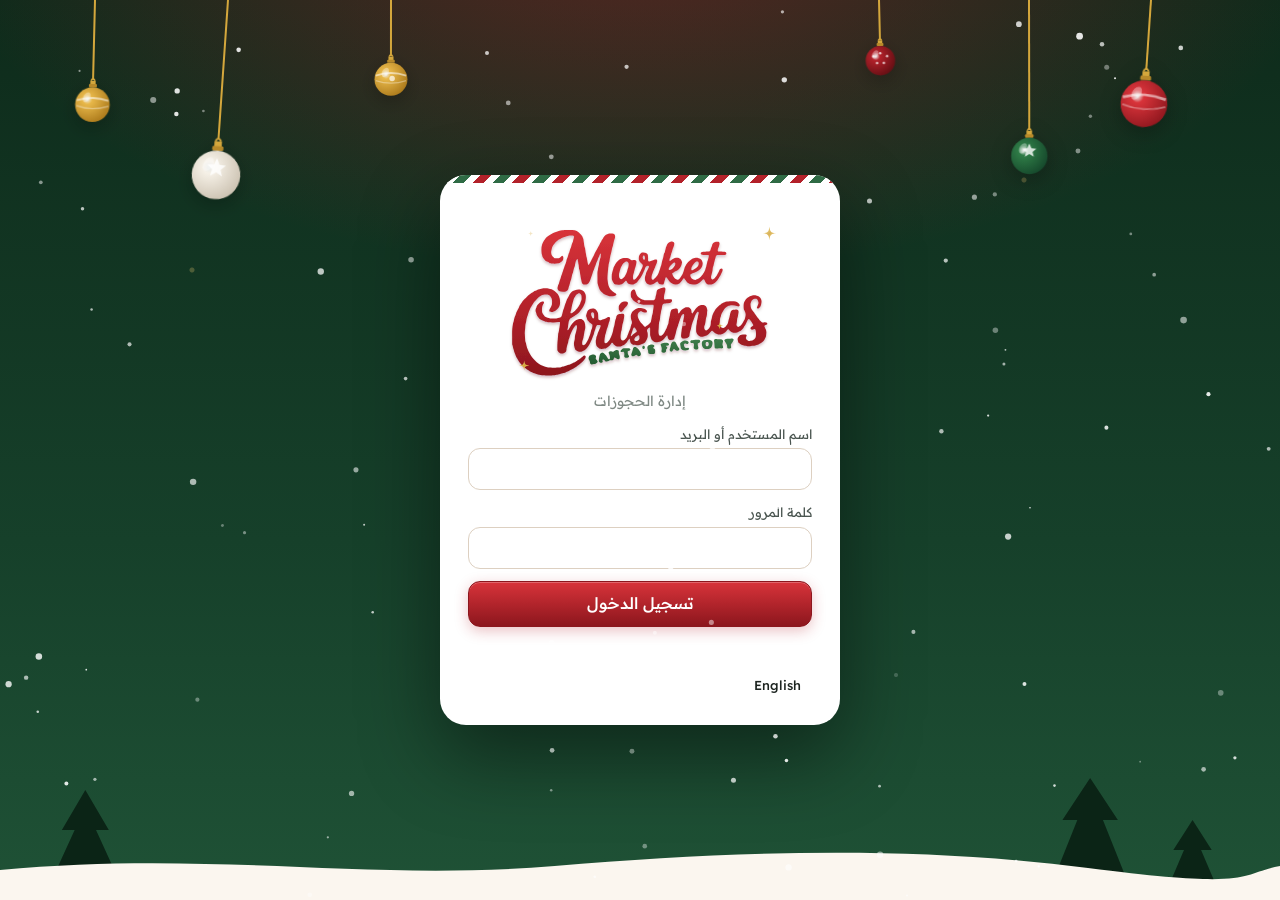
==== commit 9361c887: "Staff accounts with custom permissions and project access (create, edit, suspend, reset password, de" ====
--- a/index.html
+++ b/index.html
@@ -21,7 +21,7 @@
   <div class="login-card">
     <h1 class="brand kufi"><span id="login-logo"></span><small id="login-sub">إدارة الحجوزات</small></h1>
     <form id="login-form" style="display:flex;flex-direction:column;gap:12px">
-      <label class="f"><span>البريد الإلكتروني</span><input class="in" name="email" type="email" autocomplete="username" required dir="ltr"></label>
+      <label class="f"><span>اسم المستخدم أو البريد</span><input class="in" name="email" type="text" autocomplete="username" autocapitalize="none" spellcheck="false" required dir="ltr"></label>
       <label class="f"><span>كلمة المرور</span><input class="in" name="password" type="password" autocomplete="current-password" required dir="ltr"></label>
       <button class="btn primary" type="submit">تسجيل الدخول</button>
     </form>
--- a/css/festive.css
+++ b/css/festive.css
@@ -366,3 +366,22 @@
 .qr-poster h3{margin:0;font-family:Lalezar,"Readex Pro",serif;font-weight:400;font-size:26px;color:var(--g)}.qr-poster p{margin:0;opacity:.85;font-size:13px}
 .qp-code{background:#fff;padding:12px;border-radius:18px;border:3px solid var(--g);box-shadow:0 10px 26px rgba(0,0,0,.3)}.qp-code svg{display:block;width:220px;height:220px}
 .qp-cta{font-size:15px}.qr-poster code{font-size:11px;opacity:.75;word-break:break-all}
+/* staff accounts */
+.staff-list{display:flex;flex-direction:column;gap:8px}
+.staff-row{display:flex;gap:12px;align-items:flex-start;padding:10px 12px;border:1px solid var(--line,#e5e0d6);border-radius:14px;flex-wrap:wrap}
+.staff-row.off{opacity:.6}
+.st-av{width:40px;height:40px;border-radius:50%;display:grid;place-items:center;font-weight:700;color:#fff;background:linear-gradient(160deg,var(--t-dark),var(--t-primary));flex:none}
+.st-main{flex:1;min-width:200px;display:flex;flex-direction:column;gap:4px}
+.st-title{font-size:11.5px;font-weight:600;padding:2px 8px;border-radius:999px;background:color-mix(in srgb,var(--t-primary) 12%,transparent);color:var(--t-primary)}
+.st-title.admin{background:var(--t-gold);color:#fff}
+.st-perms{display:flex;flex-wrap:wrap;gap:4px}.st-perms .chip{font-size:11.5px}
+.st-acts{display:flex;gap:6px;flex-wrap:wrap;align-items:center}
+.perm-wrap{display:flex;flex-direction:column;gap:10px}
+.perm-grid{display:grid;grid-template-columns:repeat(auto-fill,minmax(220px,1fr));gap:8px}
+.perm-box{display:flex;gap:8px;align-items:flex-start;padding:8px 10px;border:1px solid var(--line,#e5e0d6);border-radius:12px;cursor:pointer}
+.perm-box:has(input:checked){border-color:var(--t-primary);background:color-mix(in srgb,var(--t-primary) 6%,transparent)}
+.perm-box span{display:flex;flex-direction:column}.perm-box small{color:#7a7264;font-size:11.5px}
+.tpl-row{display:flex;gap:6px;flex-wrap:wrap;align-items:center}
+.proj-pick{display:flex;flex-direction:column;gap:4px;padding-inline-start:24px}
+.super-box{padding:8px 10px;border-radius:12px;background:color-mix(in srgb,var(--t-gold) 14%,transparent)}
+.cred-box{background:#f7f4ee;padding:12px;border-radius:12px;white-space:pre-wrap;font-family:inherit;font-size:14px;margin:0}
